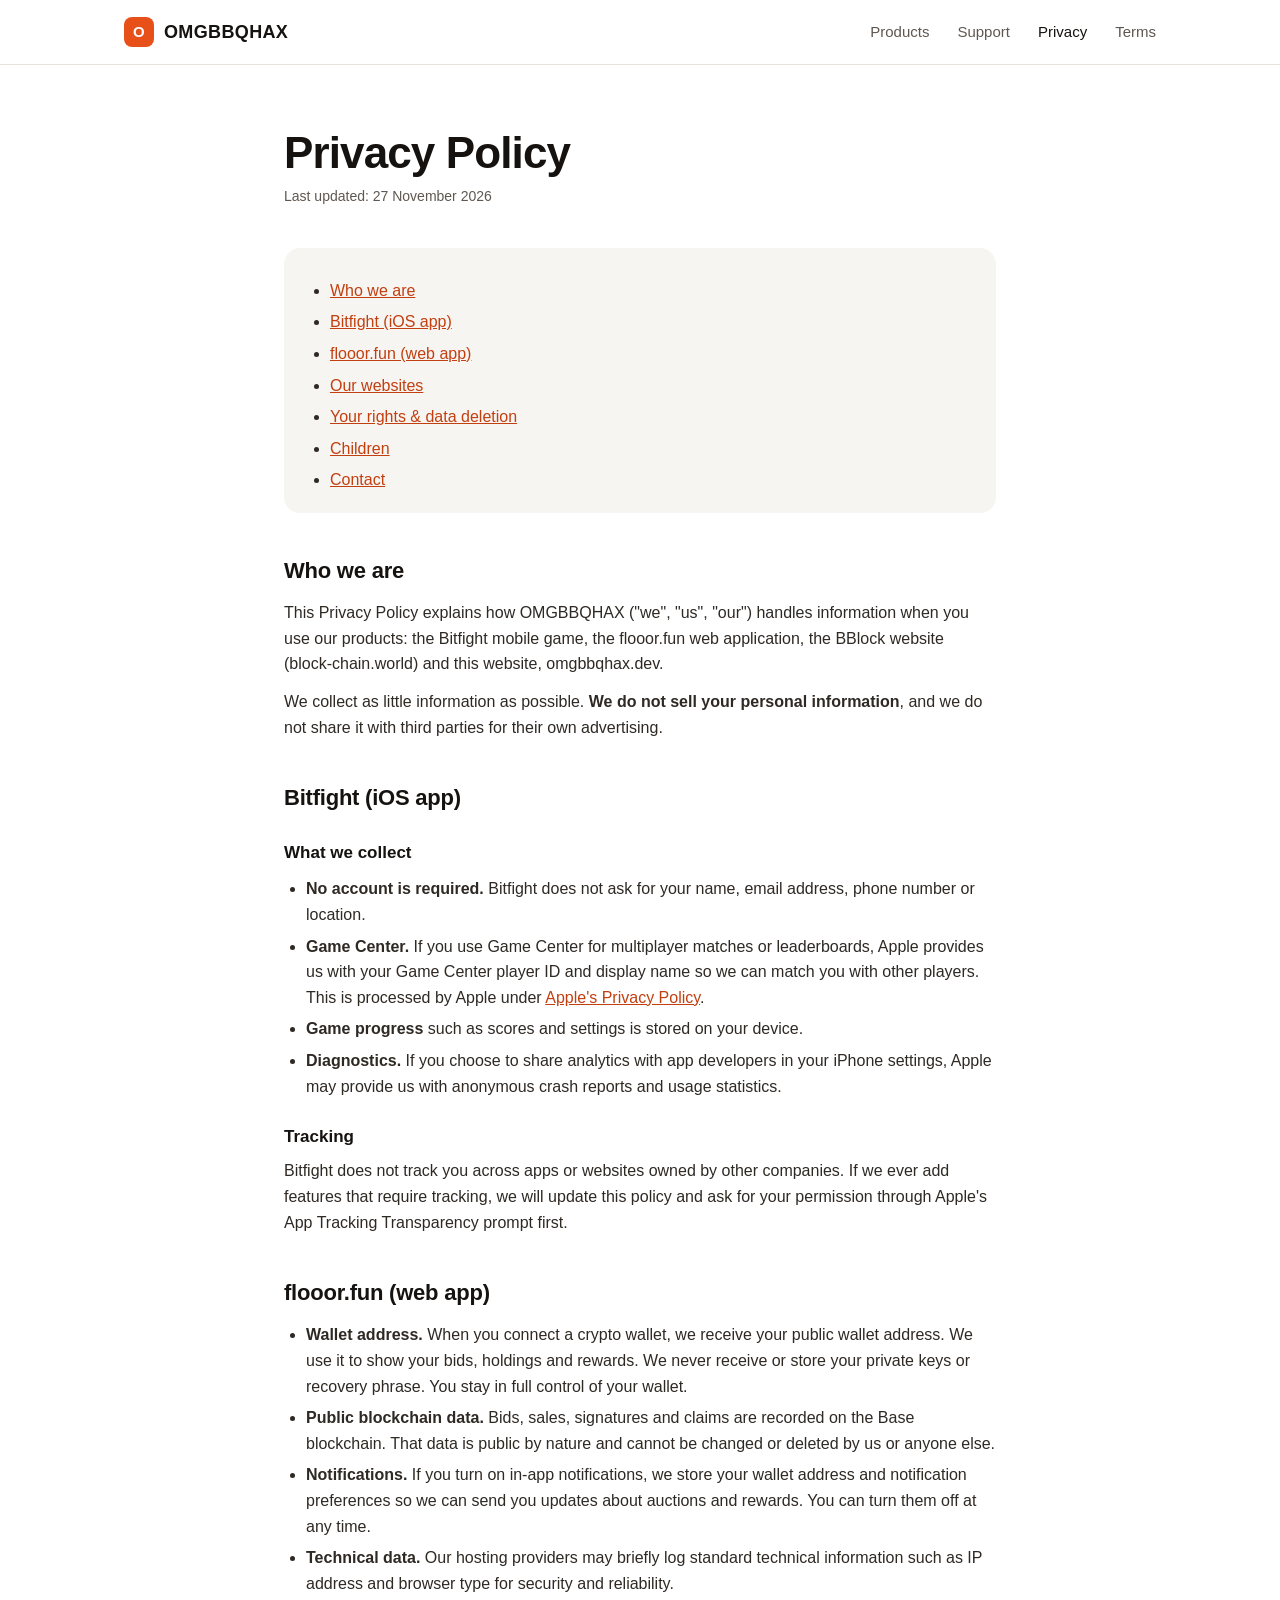
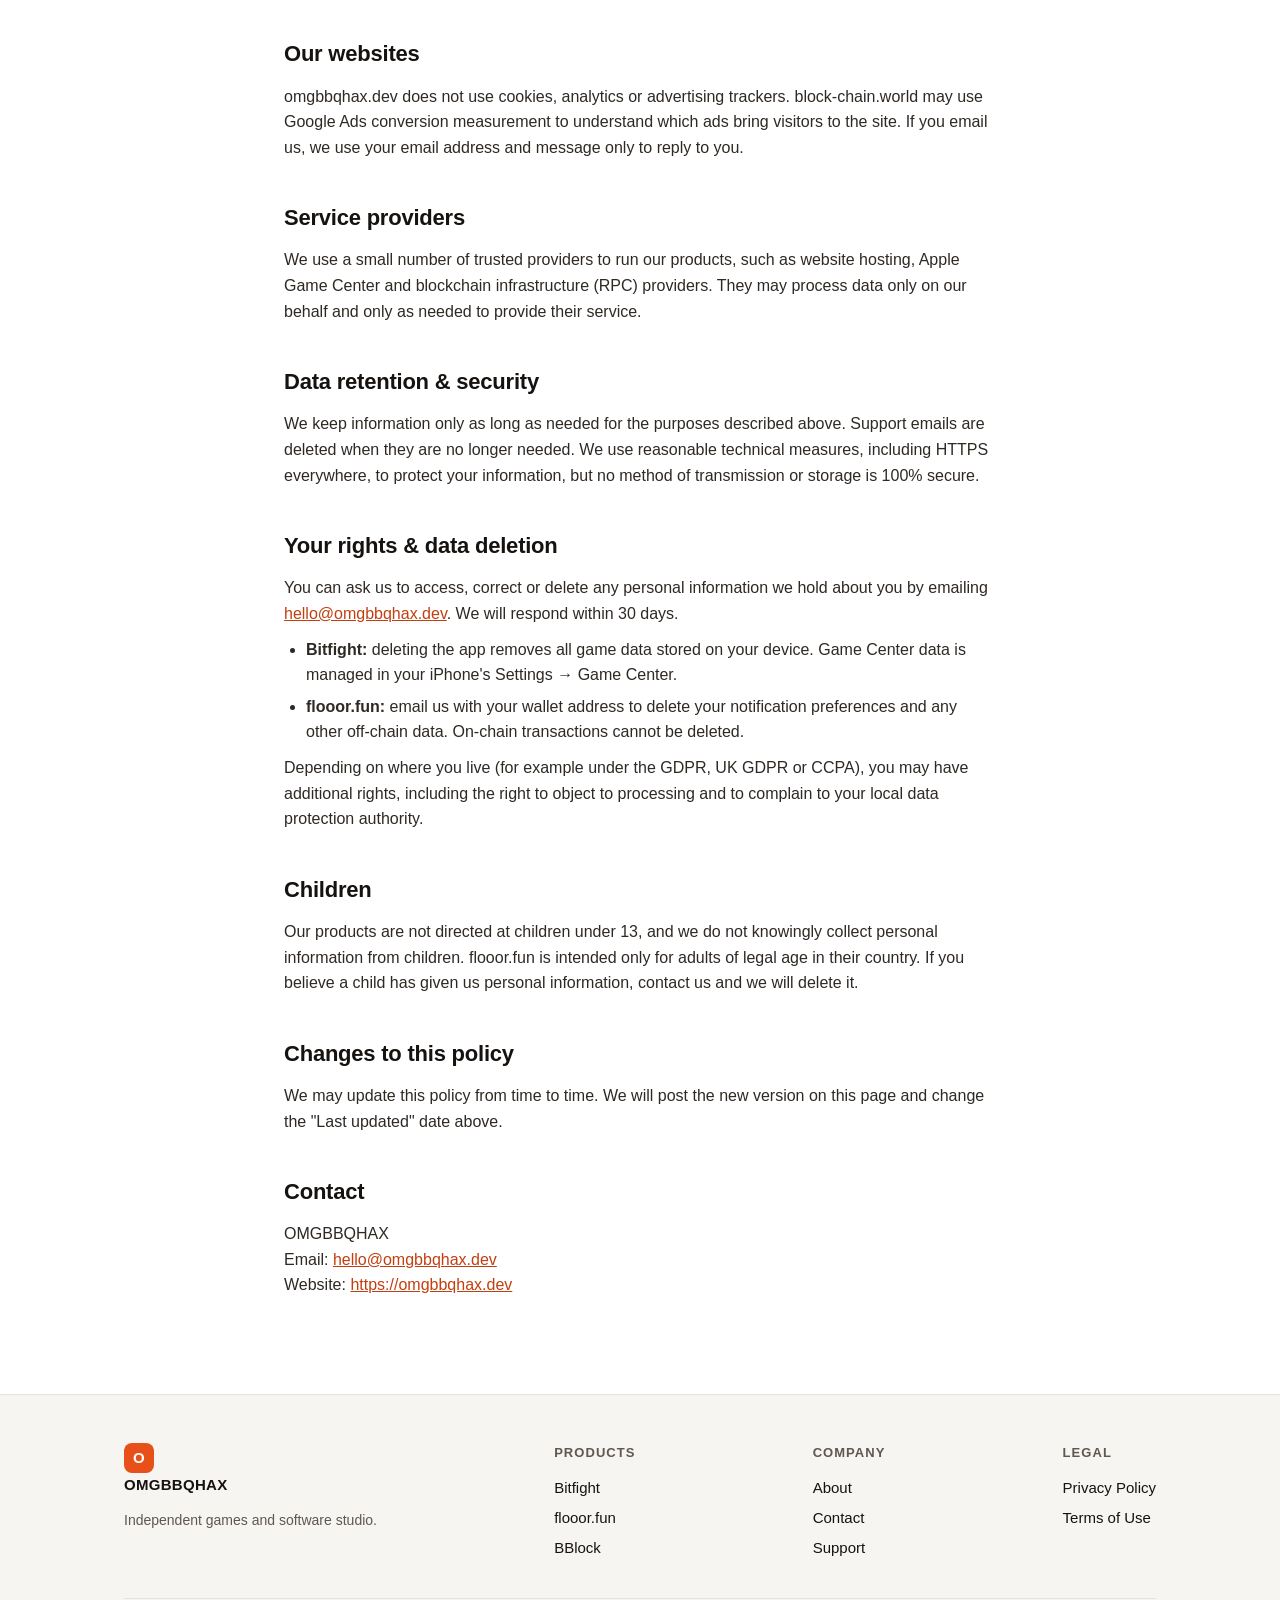
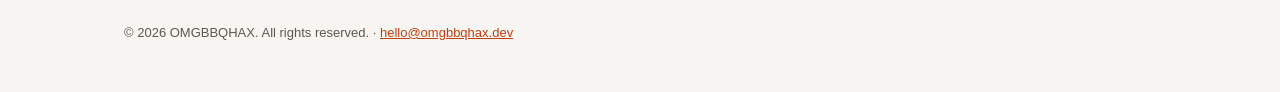
==== privacy.html @ bd4cf457 "OMGBBQHAX company site: products, privacy, terms, support Co-Authored-By: Claude Opus 5.5 <noreply@a" ====
<!doctype html>
<html lang="en">
<head>
<meta charset="utf-8">
<meta name="viewport" content="width=device-width, initial-scale=1">
<title>Privacy Policy — OMGBBQHAX</title>
<meta name="description" content="Privacy Policy for OMGBBQHAX products, including Bitfight, flooor.fun and BBlock.">
<link rel="canonical" href="https://omgbbqhax.dev/privacy.html">
<link rel="icon" href="favicon.svg" type="image/svg+xml">
<link rel="stylesheet" href="style.css">
</head>
<body>
<header class="site-header">
  <div class="container header-inner">
    <a class="brand" href="/"><span class="brand-mark">O</span>OMGBBQHAX</a>
    <nav class="nav" aria-label="Main">
      <a href="/#products">Products</a>
      <a href="support.html">Support</a>
      <a href="privacy.html" aria-current="page">Privacy</a>
      <a class="hide-sm" href="terms.html">Terms</a>
    </nav>
  </div>
</header>

<main class="doc">
  <div class="container">
    <h1>Privacy Policy</h1>
    <p class="updated">Last updated: 27 November 2026</p>

    <div class="toc">
      <ul>
        <li><a href="#who">Who we are</a></li>
        <li><a href="#bitfight">Bitfight (iOS app)</a></li>
        <li><a href="#flooor">flooor.fun (web app)</a></li>
        <li><a href="#website">Our websites</a></li>
        <li><a href="#rights">Your rights &amp; data deletion</a></li>
        <li><a href="#children">Children</a></li>
        <li><a href="#contact">Contact</a></li>
      </ul>
    </div>

    <h2 id="who">Who we are</h2>
    <p>This Privacy Policy explains how OMGBBQHAX ("we", "us", "our") handles information when you use our products: the Bitfight mobile game, the flooor.fun web application, the BBlock website (block-chain.world) and this website, omgbbqhax.dev.</p>
    <p>We collect as little information as possible. <strong>We do not sell your personal information</strong>, and we do not share it with third parties for their own advertising.</p>

    <h2 id="bitfight">Bitfight (iOS app)</h2>
    <h3>What we collect</h3>
    <ul>
      <li><strong>No account is required.</strong> Bitfight does not ask for your name, email address, phone number or location.</li>
      <li><strong>Game Center.</strong> If you use Game Center for multiplayer matches or leaderboards, Apple provides us with your Game Center player ID and display name so we can match you with other players. This is processed by Apple under <a href="https://www.apple.com/legal/privacy/" target="_blank" rel="noopener">Apple's Privacy Policy</a>.</li>
      <li><strong>Game progress</strong> such as scores and settings is stored on your device.</li>
      <li><strong>Diagnostics.</strong> If you choose to share analytics with app developers in your iPhone settings, Apple may provide us with anonymous crash reports and usage statistics.</li>
    </ul>
    <h3>Tracking</h3>
    <p>Bitfight does not track you across apps or websites owned by other companies. If we ever add features that require tracking, we will update this policy and ask for your permission through Apple's App Tracking Transparency prompt first.</p>

    <h2 id="flooor">flooor.fun (web app)</h2>
    <ul>
      <li><strong>Wallet address.</strong> When you connect a crypto wallet, we receive your public wallet address. We use it to show your bids, holdings and rewards. We never receive or store your private keys or recovery phrase. You stay in full control of your wallet.</li>
      <li><strong>Public blockchain data.</strong> Bids, sales, signatures and claims are recorded on the Base blockchain. That data is public by nature and cannot be changed or deleted by us or anyone else.</li>
      <li><strong>Notifications.</strong> If you turn on in-app notifications, we store your wallet address and notification preferences so we can send you updates about auctions and rewards. You can turn them off at any time.</li>
      <li><strong>Technical data.</strong> Our hosting providers may briefly log standard technical information such as IP address and browser type for security and reliability.</li>
    </ul>

    <h2 id="website">Our websites</h2>
    <p>omgbbqhax.dev does not use cookies, analytics or advertising trackers. block-chain.world may use Google Ads conversion measurement to understand which ads bring visitors to the site. If you email us, we use your email address and message only to reply to you.</p>

    <h2>Service providers</h2>
    <p>We use a small number of trusted providers to run our products, such as website hosting, Apple Game Center and blockchain infrastructure (RPC) providers. They may process data only on our behalf and only as needed to provide their service.</p>

    <h2>Data retention &amp; security</h2>
    <p>We keep information only as long as needed for the purposes described above. Support emails are deleted when they are no longer needed. We use reasonable technical measures, including HTTPS everywhere, to protect your information, but no method of transmission or storage is 100% secure.</p>

    <h2 id="rights">Your rights &amp; data deletion</h2>
    <p>You can ask us to access, correct or delete any personal information we hold about you by emailing <a href="mailto:hello@omgbbqhax.dev">hello@omgbbqhax.dev</a>. We will respond within 30 days.</p>
    <ul>
      <li><strong>Bitfight:</strong> deleting the app removes all game data stored on your device. Game Center data is managed in your iPhone's Settings → Game Center.</li>
      <li><strong>flooor.fun:</strong> email us with your wallet address to delete your notification preferences and any other off-chain data. On-chain transactions cannot be deleted.</li>
    </ul>
    <p>Depending on where you live (for example under the GDPR, UK GDPR or CCPA), you may have additional rights, including the right to object to processing and to complain to your local data protection authority.</p>

    <h2 id="children">Children</h2>
    <p>Our products are not directed at children under 13, and we do not knowingly collect personal information from children. flooor.fun is intended only for adults of legal age in their country. If you believe a child has given us personal information, contact us and we will delete it.</p>

    <h2>Changes to this policy</h2>
    <p>We may update this policy from time to time. We will post the new version on this page and change the "Last updated" date above.</p>

    <h2 id="contact">Contact</h2>
    <p>OMGBBQHAX<br>Email: <a href="mailto:hello@omgbbqhax.dev">hello@omgbbqhax.dev</a><br>Website: <a href="https://omgbbqhax.dev">https://omgbbqhax.dev</a></p>
  </div>
</main>

<footer class="site-footer">
  <div class="container">
    <div class="footer-inner">
      <div class="footer-col"><a class="brand" href="/"><span class="brand-mark">O</span>OMGBBQHAX</a><p style="margin-top:12px">Independent games and software studio.</p></div>
      <div class="footer-col"><h4>Products</h4><a href="/#bitfight">Bitfight</a><a href="/#flooor">flooor.fun</a><a href="/#bblock">BBlock</a></div>
      <div class="footer-col"><h4>Company</h4><a href="/#about">About</a><a href="/#contact">Contact</a><a href="support.html">Support</a></div>
      <div class="footer-col"><h4>Legal</h4><a href="privacy.html">Privacy Policy</a><a href="terms.html">Terms of Use</a></div>
    </div>
    <p class="copyright">© 2026 OMGBBQHAX. All rights reserved. · <a href="mailto:hello@omgbbqhax.dev">hello@omgbbqhax.dev</a></p>
  </div>
</footer>
</body>
</html>
---- style.css ----
:root {
  --bg: #ffffff;
  --bg-alt: #f7f5f2;
  --ink: #16120f;
  --muted: #5f5750;
  --line: #e7e2dc;
  --brand: #e8501a;
  --brand-dark: #c23f10;
  --radius: 16px;
  --sans: -apple-system, BlinkMacSystemFont, "SF Pro Text", "Segoe UI", Roboto, "Helvetica Neue", Arial, sans-serif;
}

* { box-sizing: border-box; margin: 0; padding: 0; }
html { scroll-behavior: smooth; }
body { font-family: var(--sans); color: var(--ink); background: var(--bg); line-height: 1.6; -webkit-font-smoothing: antialiased; }
img { max-width: 100%; display: block; }
a { color: var(--brand-dark); }

.container { max-width: 1080px; margin: 0 auto; padding: 0 24px; }

/* header */
.site-header { position: sticky; top: 0; z-index: 10; background: rgba(255,255,255,.88); backdrop-filter: saturate(180%) blur(12px); border-bottom: 1px solid var(--line); }
.header-inner { display: flex; align-items: center; justify-content: space-between; height: 64px; }
.brand { display: flex; align-items: center; gap: 10px; text-decoration: none; color: var(--ink); font-weight: 800; letter-spacing: .02em; font-size: 18px; }
.brand-mark { width: 30px; height: 30px; border-radius: 8px; background: var(--brand); color: #fff; display: grid; place-items: center; font-size: 15px; font-weight: 900; }
.nav { display: flex; gap: 28px; }
.nav a { color: var(--muted); text-decoration: none; font-size: 15px; font-weight: 500; }
.nav a:hover, .nav a[aria-current="page"] { color: var(--ink); }

/* hero */
.hero { padding: 96px 0 80px; text-align: center; background: radial-gradient(ellipse 70% 60% at 50% 0%, #fff1e9 0%, #fff 70%); }
.eyebrow { display: inline-block; font-size: 13px; font-weight: 600; letter-spacing: .08em; text-transform: uppercase; color: var(--brand-dark); margin-bottom: 16px; }
.hero h1 { font-size: clamp(36px, 6vw, 60px); line-height: 1.08; letter-spacing: -.025em; font-weight: 800; max-width: 820px; margin: 0 auto; }
.hero p.lead { margin: 22px auto 0; max-width: 620px; font-size: 19px; color: var(--muted); }
.hero-actions { margin-top: 34px; display: flex; gap: 12px; justify-content: center; flex-wrap: wrap; }

.btn { display: inline-flex; align-items: center; gap: 8px; padding: 13px 22px; border-radius: 999px; font-weight: 600; font-size: 15px; text-decoration: none; transition: background .15s, border-color .15s; }
.btn-primary { background: var(--ink); color: #fff; }
.btn-primary:hover { background: #000; }
.btn-ghost { border: 1px solid var(--line); color: var(--ink); background: #fff; }
.btn-ghost:hover { border-color: var(--ink); }

/* sections */
.section { padding: 88px 0; }
.section-alt { background: var(--bg-alt); }
.section-head { max-width: 640px; margin-bottom: 48px; }
.section-head h2 { font-size: clamp(28px, 4vw, 40px); line-height: 1.15; letter-spacing: -.02em; font-weight: 800; }
.section-head p { margin-top: 14px; color: var(--muted); font-size: 17px; }

/* products */
.products { display: grid; gap: 24px; }
.product { display: grid; grid-template-columns: 1.2fr 1fr; gap: 40px; align-items: center; background: #fff; border: 1px solid var(--line); border-radius: 24px; padding: 40px; }
.product-head { display: flex; align-items: center; gap: 16px; margin-bottom: 16px; }
.product-icon { width: 64px; height: 64px; border-radius: 15px; border: 1px solid var(--line); object-fit: cover; background: #fff; }
.product h3 { font-size: 26px; letter-spacing: -.01em; }
.product .kind { font-size: 14px; color: var(--muted); }
.product p { color: var(--muted); font-size: 16px; }
.product ul { margin: 18px 0 24px; list-style: none; display: grid; gap: 8px; }
.product li { position: relative; padding-left: 24px; font-size: 15px; }
.product li::before { content: ""; position: absolute; left: 0; top: .55em; width: 10px; height: 10px; border-radius: 3px; background: var(--brand); }
.product-links { display: flex; gap: 10px; flex-wrap: wrap; }
.product-visual { border-radius: 18px; min-height: 280px; display: grid; place-items: center; overflow: hidden; }
.v-bitfight { background: linear-gradient(160deg, #1b2436, #0e131d); padding: 28px 0 0; align-items: end; }
.v-bitfight img { width: 52%; max-width: 220px; border-radius: 22px 22px 0 0; box-shadow: 0 20px 60px rgba(0,0,0,.45); }
.v-flooor { background: linear-gradient(160deg, #0052ff, #002a8a); }
.v-flooor img { width: 120px; height: 120px; border-radius: 28px; box-shadow: 0 20px 60px rgba(0,0,0,.35); }
.v-bblock { background: linear-gradient(160deg, #efe9e1, #d9cfc3); }
.v-bblock img { width: 150px; }

/* about / values */
.values { display: grid; grid-template-columns: repeat(3, 1fr); gap: 20px; }
.value { background: #fff; border: 1px solid var(--line); border-radius: var(--radius); padding: 28px; }
.value h3 { font-size: 18px; margin-bottom: 8px; }
.value p { color: var(--muted); font-size: 15px; }

/* contact */
.contact-grid { display: grid; grid-template-columns: repeat(3, 1fr); gap: 20px; }
.contact-card { border: 1px solid var(--line); border-radius: var(--radius); padding: 28px; background: #fff; }
.contact-card h3 { font-size: 17px; margin-bottom: 6px; }
.contact-card p { color: var(--muted); font-size: 15px; margin-bottom: 12px; }
.contact-card a { font-weight: 600; text-decoration: none; }

/* legal / docs pages */
.doc { padding: 64px 0 96px; }
.doc .container { max-width: 760px; }
.doc h1 { font-size: clamp(32px, 5vw, 44px); letter-spacing: -.02em; line-height: 1.1; margin-bottom: 8px; }
.doc .updated { color: var(--muted); font-size: 14px; margin-bottom: 40px; }
.doc h2 { font-size: 22px; margin: 40px 0 12px; letter-spacing: -.01em; }
.doc h3 { font-size: 17px; margin: 24px 0 8px; }
.doc p, .doc li { color: #2f2924; font-size: 16px; }
.doc p + p { margin-top: 12px; }
.doc ul { margin: 10px 0 10px 22px; display: grid; gap: 6px; }
.doc .toc { background: var(--bg-alt); border-radius: var(--radius); padding: 20px 24px; margin-bottom: 32px; }
.doc .toc ul { margin-bottom: 0; }
details { border: 1px solid var(--line); border-radius: 12px; padding: 16px 20px; margin-bottom: 10px; background: #fff; }
details summary { cursor: pointer; font-weight: 600; }
details[open] summary { margin-bottom: 10px; }

/* footer */
.site-footer { border-top: 1px solid var(--line); padding: 48px 0; background: var(--bg-alt); }
.footer-inner { display: flex; justify-content: space-between; gap: 32px; flex-wrap: wrap; }
.footer-col h4 { font-size: 13px; text-transform: uppercase; letter-spacing: .08em; color: var(--muted); margin-bottom: 12px; }
.footer-col a { display: block; color: var(--ink); text-decoration: none; font-size: 15px; margin-bottom: 6px; }
.footer-col a:hover { color: var(--brand-dark); }
.footer-col p { color: var(--muted); font-size: 14px; max-width: 280px; }
.copyright { margin-top: 32px; padding-top: 24px; border-top: 1px solid var(--line); color: var(--muted); font-size: 13px; }

@media (max-width: 860px) {
  .product { grid-template-columns: 1fr; padding: 28px; }
  .product-visual { order: -1; min-height: 220px; }
  .values, .contact-grid { grid-template-columns: 1fr; }
  .nav { gap: 18px; }
  .nav a.hide-sm { display: none; }
}

/* fixes */
.product > * { min-width: 0; }
.v-bitfight img { width: auto; max-width: none; height: 320px; object-fit: cover; object-position: top; }
@media (max-width: 860px) { .v-bitfight img { height: 240px; } }
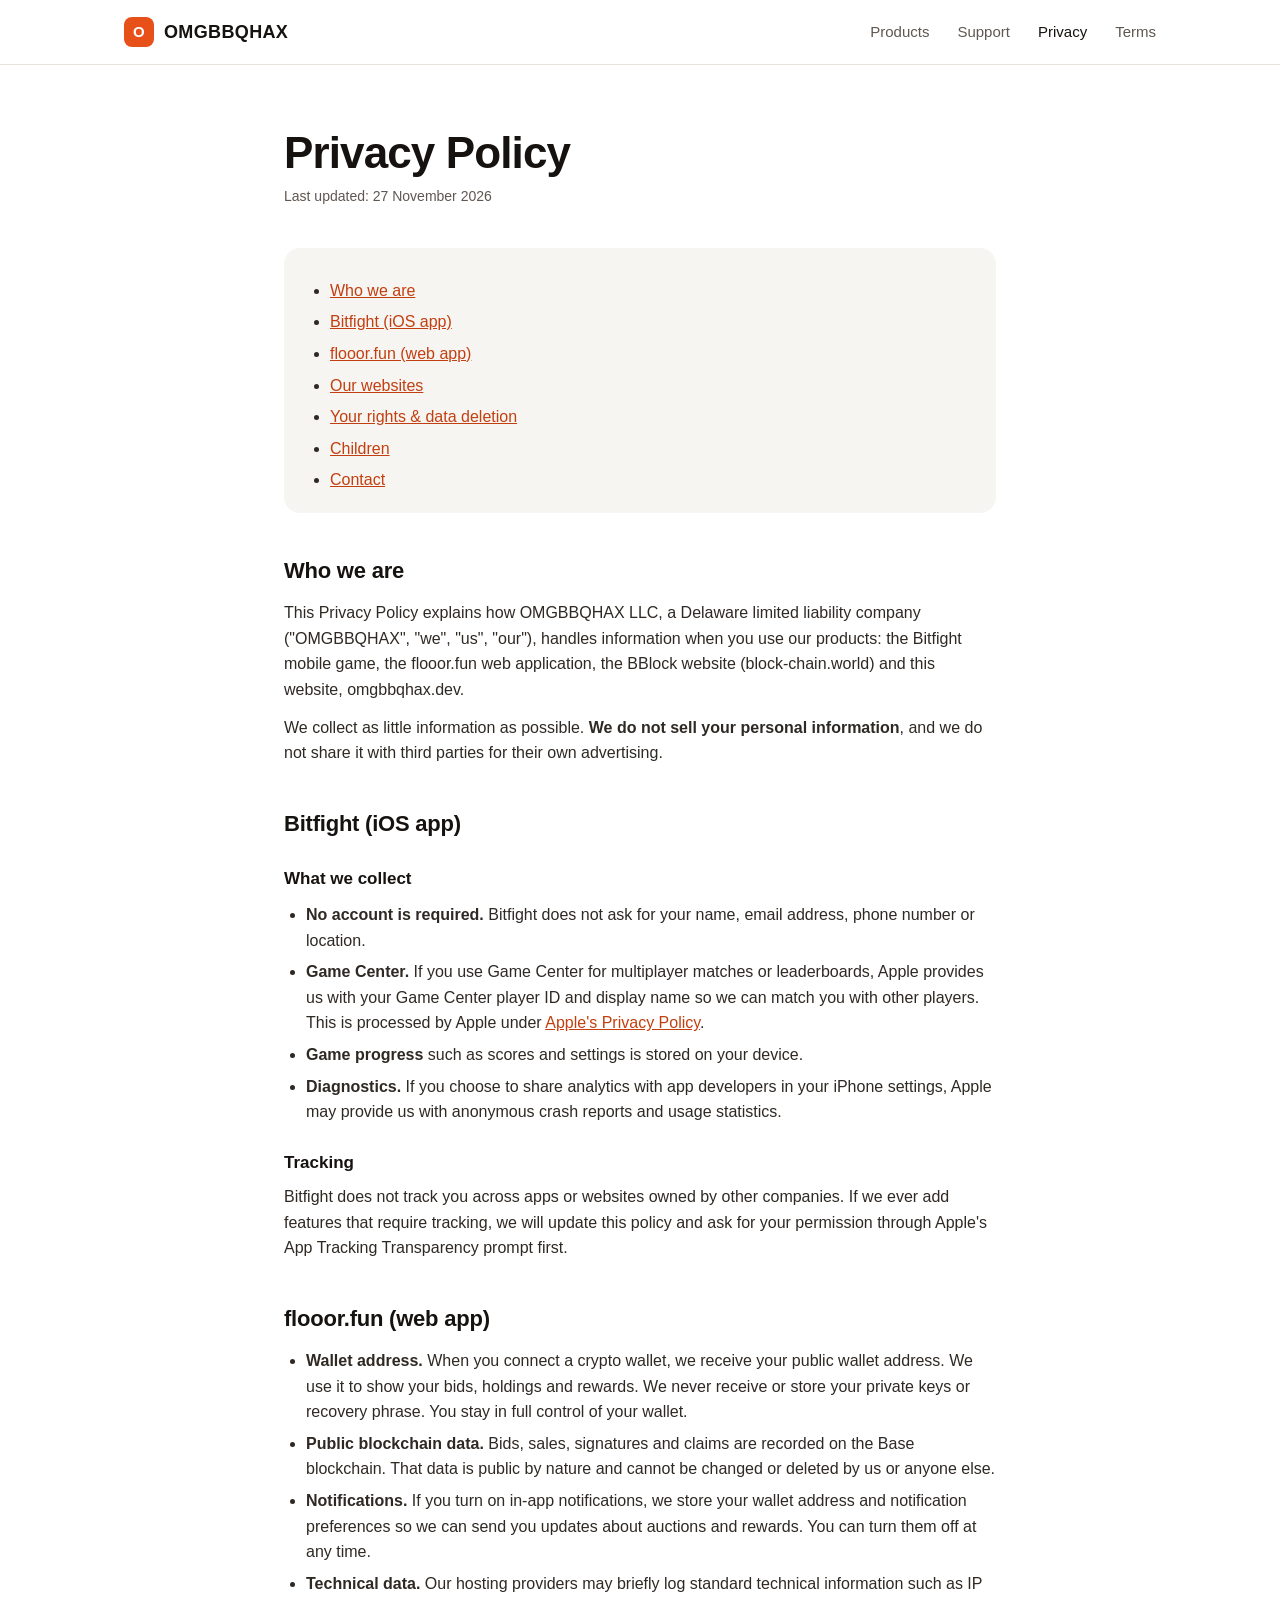
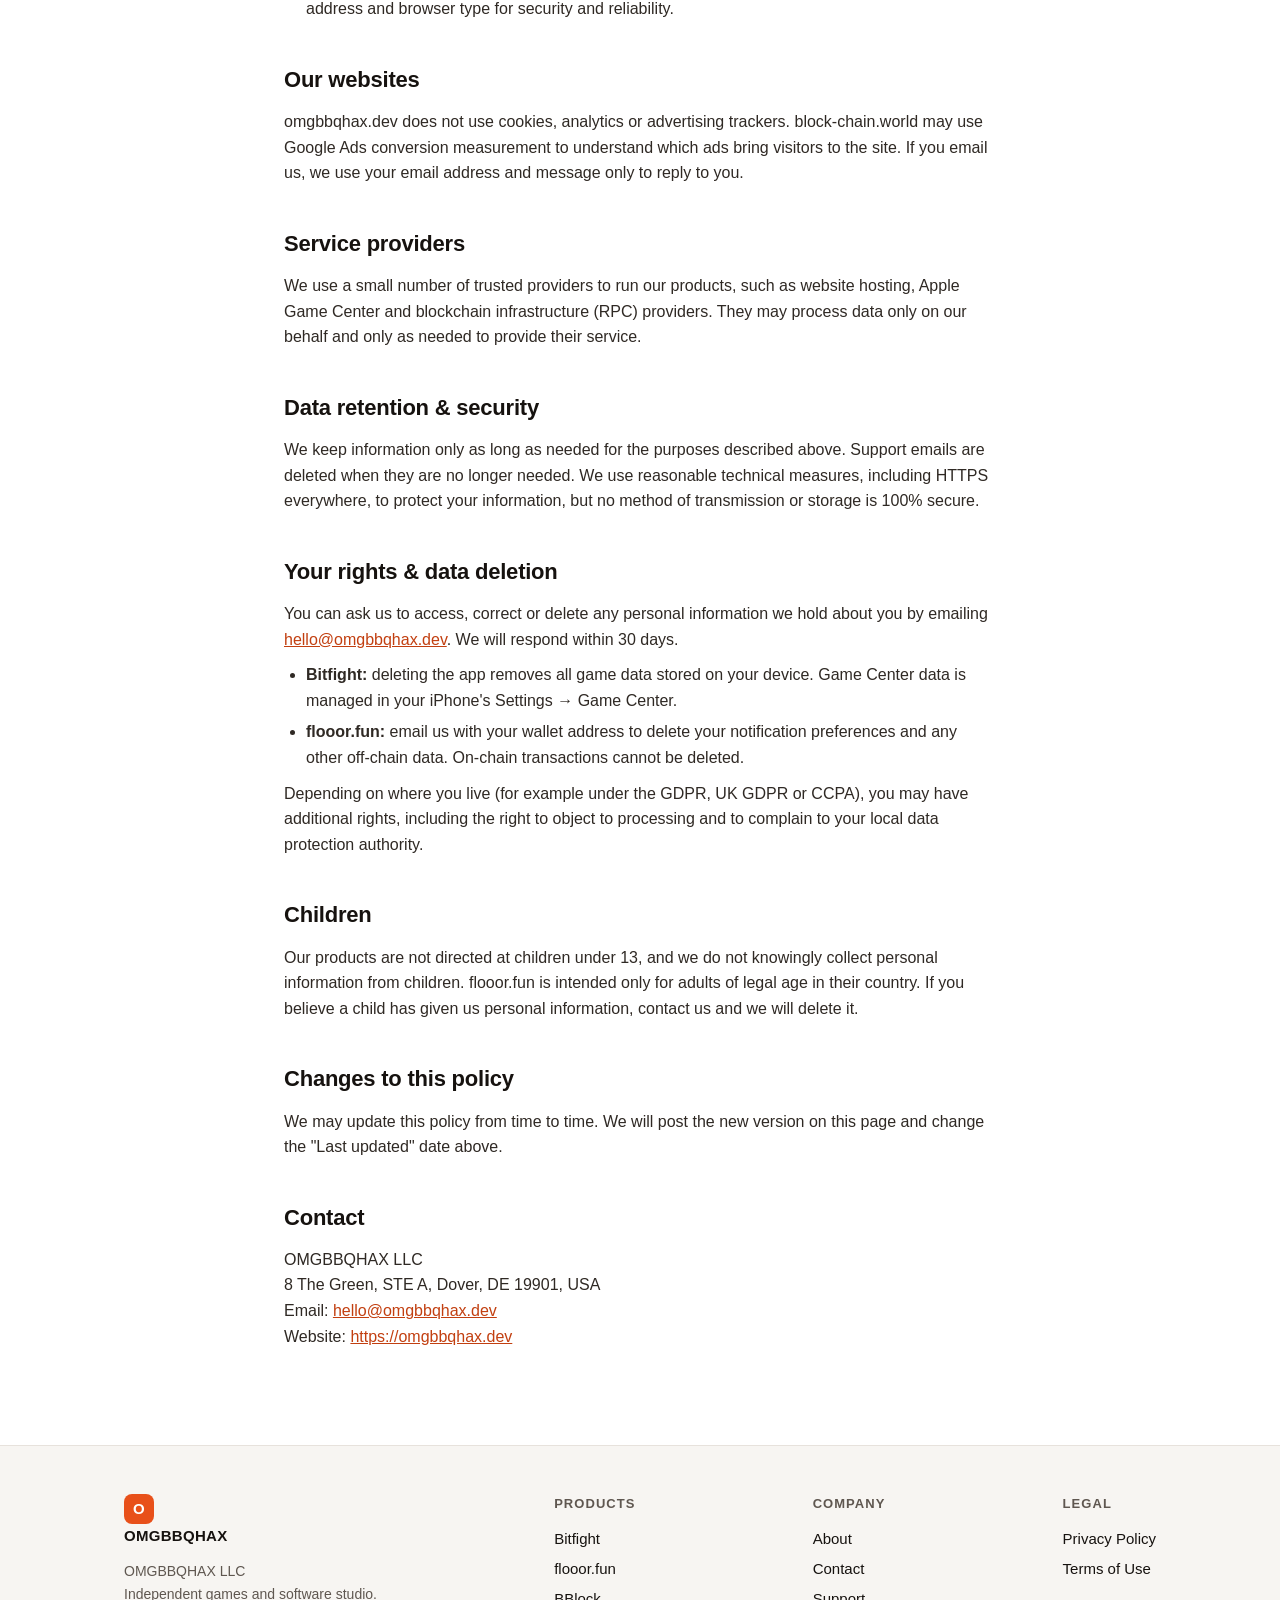
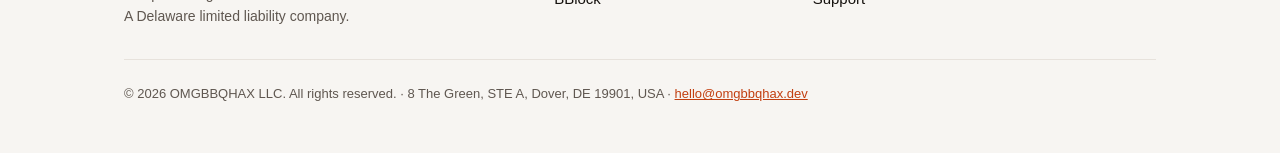
==== commit 88d711ac: "Add OMGBBQHAX LLC legal name, Delaware address and governing law Co-Authored-By: Claude Opus 5.5 <no" ====
--- a/privacy.html
+++ b/privacy.html
@@ -40,7 +40,7 @@
     </div>
 
     <h2 id="who">Who we are</h2>
-    <p>This Privacy Policy explains how OMGBBQHAX ("we", "us", "our") handles information when you use our products: the Bitfight mobile game, the flooor.fun web application, the BBlock website (block-chain.world) and this website, omgbbqhax.dev.</p>
+    <p>This Privacy Policy explains how OMGBBQHAX LLC, a Delaware limited liability company ("OMGBBQHAX", "we", "us", "our"), handles information when you use our products: the Bitfight mobile game, the flooor.fun web application, the BBlock website (block-chain.world) and this website, omgbbqhax.dev.</p>
     <p>We collect as little information as possible. <strong>We do not sell your personal information</strong>, and we do not share it with third parties for their own advertising.</p>
 
     <h2 id="bitfight">Bitfight (iOS app)</h2>
@@ -86,19 +86,19 @@
     <p>We may update this policy from time to time. We will post the new version on this page and change the "Last updated" date above.</p>
 
     <h2 id="contact">Contact</h2>
-    <p>OMGBBQHAX<br>Email: <a href="mailto:hello@omgbbqhax.dev">hello@omgbbqhax.dev</a><br>Website: <a href="https://omgbbqhax.dev">https://omgbbqhax.dev</a></p>
+    <p>OMGBBQHAX LLC<br>8 The Green, STE A, Dover, DE 19901, USA<br>Email: <a href="mailto:hello@omgbbqhax.dev">hello@omgbbqhax.dev</a><br>Website: <a href="https://omgbbqhax.dev">https://omgbbqhax.dev</a></p>
   </div>
 </main>
 
 <footer class="site-footer">
   <div class="container">
     <div class="footer-inner">
-      <div class="footer-col"><a class="brand" href="/"><span class="brand-mark">O</span>OMGBBQHAX</a><p style="margin-top:12px">Independent games and software studio.</p></div>
+      <div class="footer-col"><a class="brand" href="/"><span class="brand-mark">O</span>OMGBBQHAX</a><p style="margin-top:12px">OMGBBQHAX LLC<br>Independent games and software studio.<br>A Delaware limited liability company.</p></div>
       <div class="footer-col"><h4>Products</h4><a href="/#bitfight">Bitfight</a><a href="/#flooor">flooor.fun</a><a href="/#bblock">BBlock</a></div>
       <div class="footer-col"><h4>Company</h4><a href="/#about">About</a><a href="/#contact">Contact</a><a href="support.html">Support</a></div>
       <div class="footer-col"><h4>Legal</h4><a href="privacy.html">Privacy Policy</a><a href="terms.html">Terms of Use</a></div>
     </div>
-    <p class="copyright">© 2026 OMGBBQHAX. All rights reserved. · <a href="mailto:hello@omgbbqhax.dev">hello@omgbbqhax.dev</a></p>
+    <p class="copyright">© 2026 OMGBBQHAX LLC. All rights reserved. · 8 The Green, STE A, Dover, DE 19901, USA · <a href="mailto:hello@omgbbqhax.dev">hello@omgbbqhax.dev</a></p>
   </div>
 </footer>
 </body>
--- a/style.css
+++ b/style.css
@@ -74,7 +74,7 @@
 .value p { color: var(--muted); font-size: 15px; }
 
 /* contact */
-.contact-grid { display: grid; grid-template-columns: repeat(3, 1fr); gap: 20px; }
+.contact-grid { display: grid; grid-template-columns: repeat(auto-fit, minmax(220px, 1fr)); gap: 20px; }
 .contact-card { border: 1px solid var(--line); border-radius: var(--radius); padding: 28px; background: #fff; }
 .contact-card h3 { font-size: 17px; margin-bottom: 6px; }
 .contact-card p { color: var(--muted); font-size: 15px; margin-bottom: 12px; }
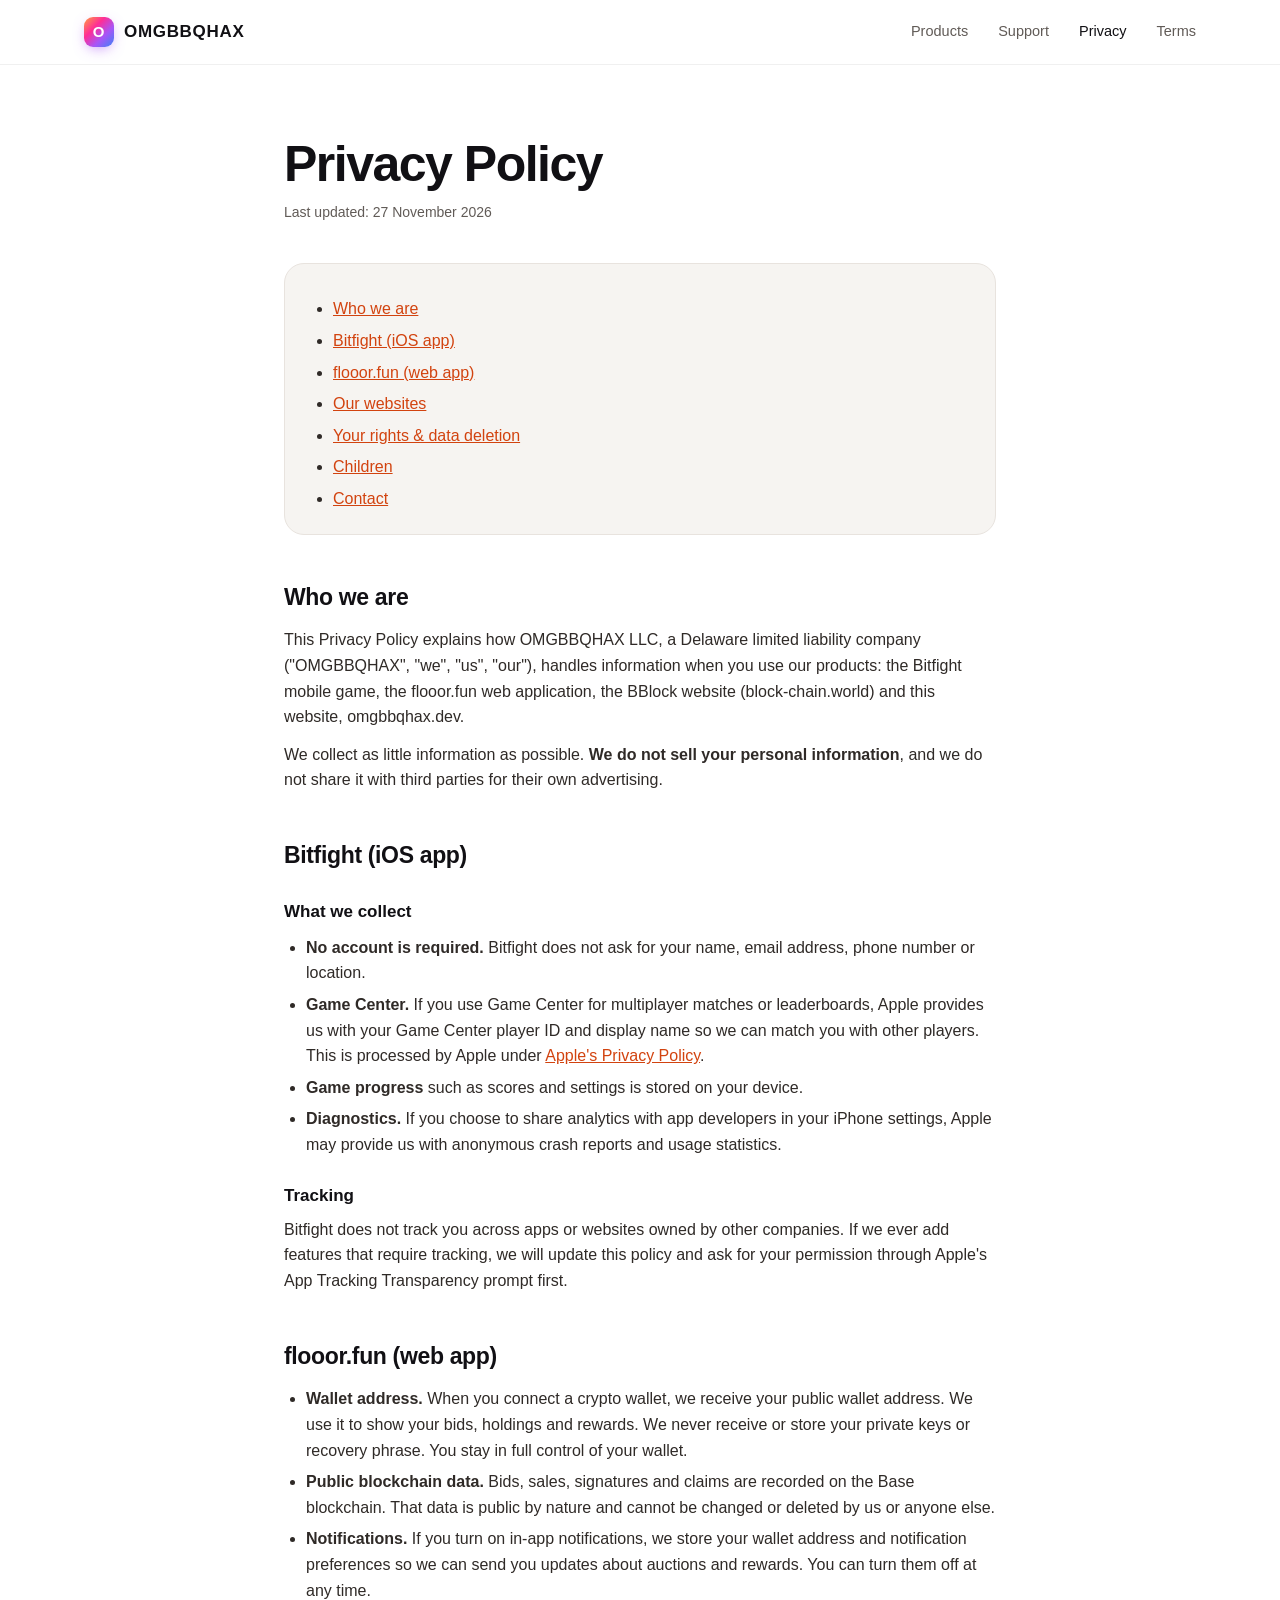
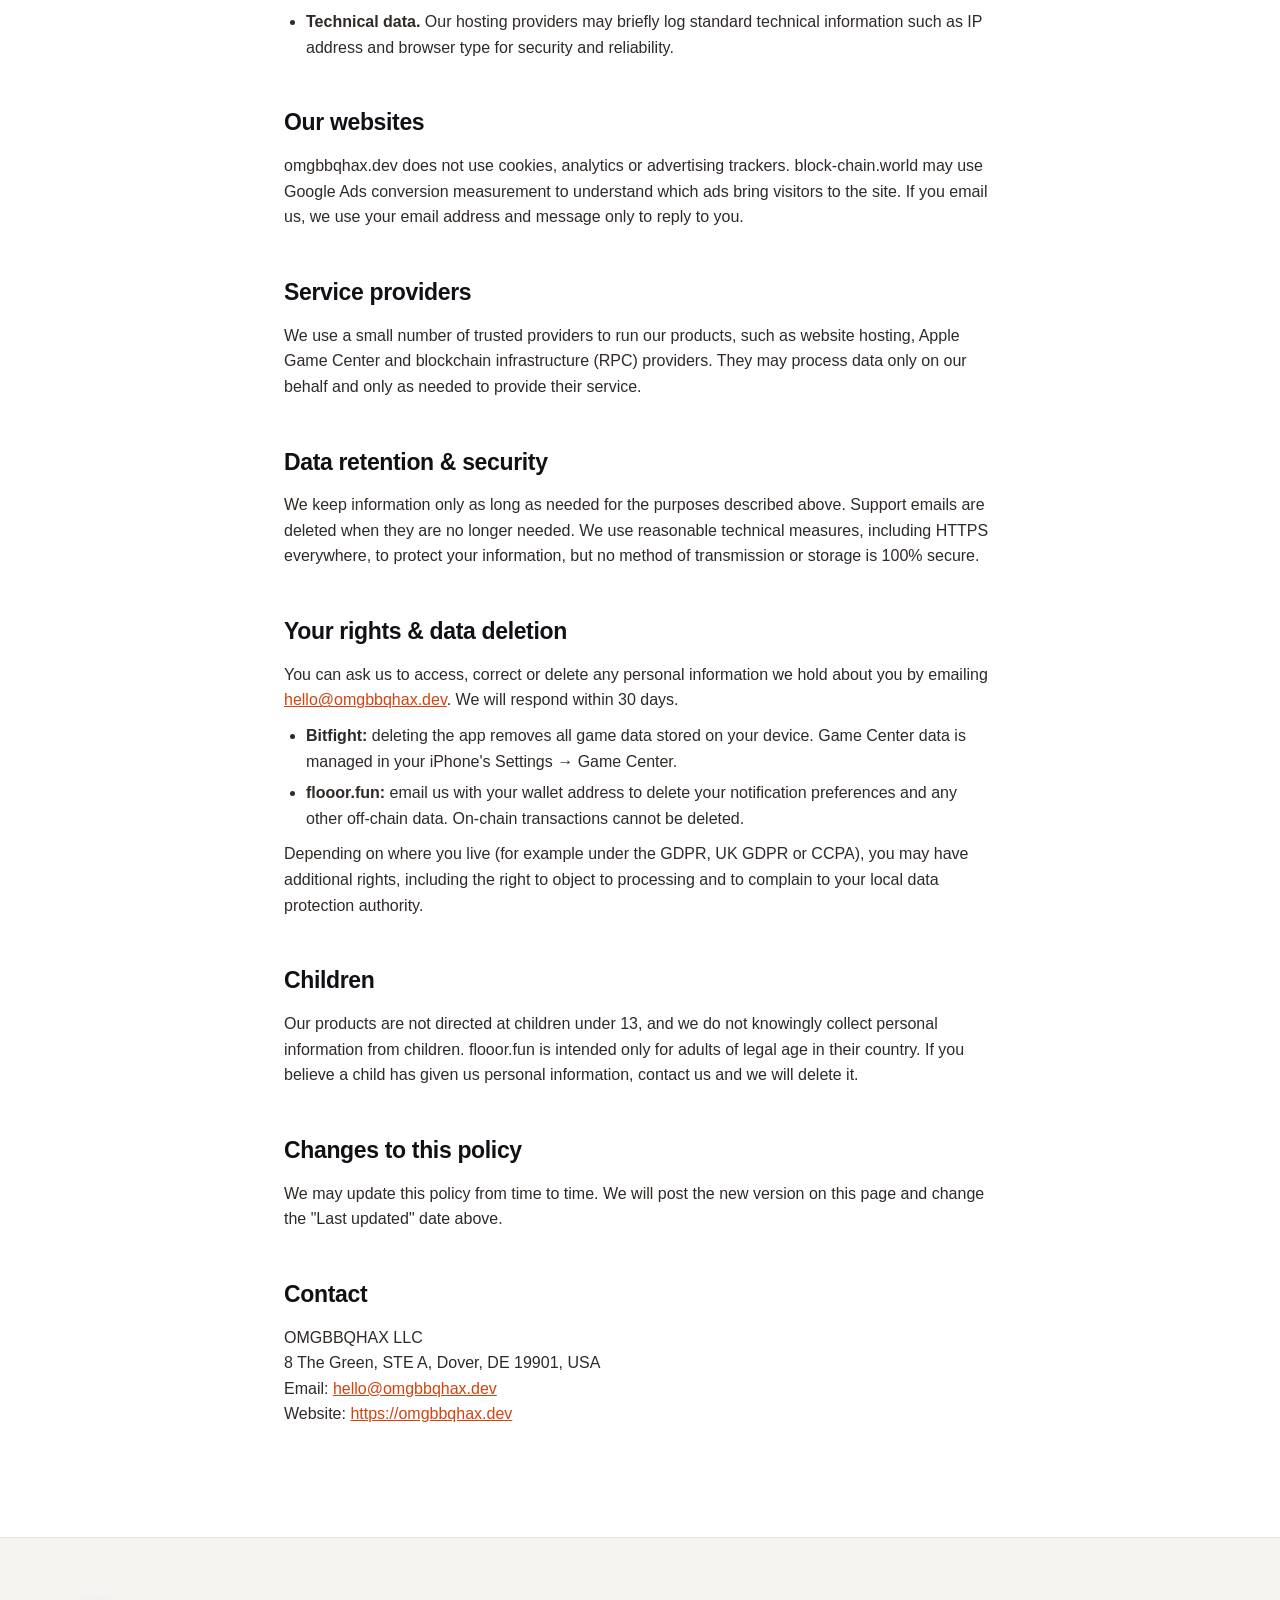
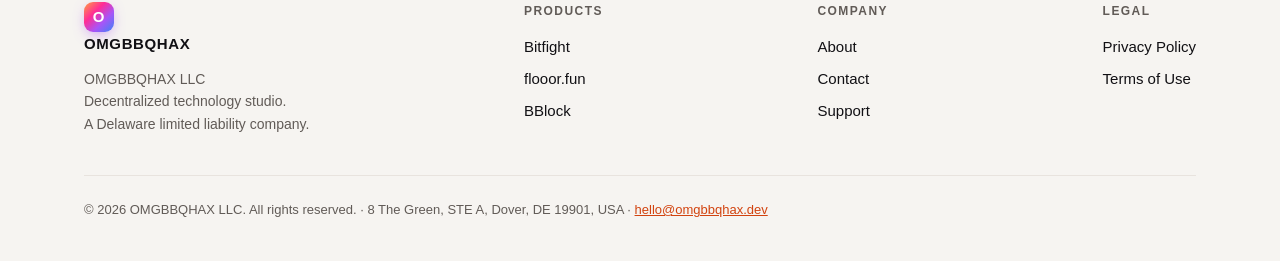
==== commit 9e9a03b6: "Reposition as decentralized studio bringing the future faster Co-Authored-By: Claude Opus 5.5 <norep" ====
--- a/privacy.html
+++ b/privacy.html
@@ -93,7 +93,7 @@
 <footer class="site-footer">
   <div class="container">
     <div class="footer-inner">
-      <div class="footer-col"><a class="brand" href="/"><span class="brand-mark">O</span>OMGBBQHAX</a><p style="margin-top:12px">OMGBBQHAX LLC<br>Independent games and software studio.<br>A Delaware limited liability company.</p></div>
+      <div class="footer-col"><a class="brand" href="/"><span class="brand-mark">O</span>OMGBBQHAX</a><p style="margin-top:12px">OMGBBQHAX LLC<br>Decentralized technology studio.<br>A Delaware limited liability company.</p></div>
       <div class="footer-col"><h4>Products</h4><a href="/#bitfight">Bitfight</a><a href="/#flooor">flooor.fun</a><a href="/#bblock">BBlock</a></div>
       <div class="footer-col"><h4>Company</h4><a href="/#about">About</a><a href="/#contact">Contact</a><a href="support.html">Support</a></div>
       <div class="footer-col"><h4>Legal</h4><a href="privacy.html">Privacy Policy</a><a href="terms.html">Terms of Use</a></div>
--- a/style.css
+++ b/style.css
@@ -1,13 +1,15 @@
 :root {
   --bg: #ffffff;
-  --bg-alt: #f7f5f2;
-  --ink: #16120f;
-  --muted: #5f5750;
-  --line: #e7e2dc;
-  --brand: #e8501a;
-  --brand-dark: #c23f10;
-  --radius: 16px;
-  --sans: -apple-system, BlinkMacSystemFont, "SF Pro Text", "Segoe UI", Roboto, "Helvetica Neue", Arial, sans-serif;
+  --bg-alt: #f6f4f1;
+  --ink: #111014;
+  --muted: #615b57;
+  --line: #e8e3de;
+  --brand: #ff5a1f;
+  --brand-2: #ff2e63;
+  --brand-dark: #d2430f;
+  --night: #0b0a0f;
+  --radius: 20px;
+  --sans: -apple-system, BlinkMacSystemFont, "SF Pro Display", "SF Pro Text", "Segoe UI", Roboto, "Helvetica Neue", Arial, sans-serif;
 }
 
 * { box-sizing: border-box; margin: 0; padding: 0; }
@@ -15,105 +17,238 @@
 body { font-family: var(--sans); color: var(--ink); background: var(--bg); line-height: 1.6; -webkit-font-smoothing: antialiased; }
 img { max-width: 100%; display: block; }
 a { color: var(--brand-dark); }
-
-.container { max-width: 1080px; margin: 0 auto; padding: 0 24px; }
-
-/* header */
-.site-header { position: sticky; top: 0; z-index: 10; background: rgba(255,255,255,.88); backdrop-filter: saturate(180%) blur(12px); border-bottom: 1px solid var(--line); }
+.container { max-width: 1160px; margin: 0 auto; padding: 0 24px; }
+
+/* ---------- header ---------- */
+.site-header { position: sticky; top: 0; z-index: 50; background: rgba(255,255,255,.82); backdrop-filter: saturate(180%) blur(16px); -webkit-backdrop-filter: saturate(180%) blur(16px); border-bottom: 1px solid rgba(0,0,0,.06); transition: background .3s, border-color .3s; }
 .header-inner { display: flex; align-items: center; justify-content: space-between; height: 64px; }
-.brand { display: flex; align-items: center; gap: 10px; text-decoration: none; color: var(--ink); font-weight: 800; letter-spacing: .02em; font-size: 18px; }
-.brand-mark { width: 30px; height: 30px; border-radius: 8px; background: var(--brand); color: #fff; display: grid; place-items: center; font-size: 15px; font-weight: 900; }
-.nav { display: flex; gap: 28px; }
-.nav a { color: var(--muted); text-decoration: none; font-size: 15px; font-weight: 500; }
+.brand { display: flex; align-items: center; gap: 10px; text-decoration: none; color: var(--ink); font-weight: 800; letter-spacing: .04em; font-size: 17px; }
+.brand-mark { width: 30px; height: 30px; border-radius: 9px; background: linear-gradient(135deg, #ffb020, var(--brand) 45%, var(--brand-2)); color: #fff; display: grid; place-items: center; font-size: 15px; font-weight: 900; box-shadow: 0 4px 14px -4px rgba(255,90,31,.6); }
+.nav { display: flex; gap: 30px; align-items: center; }
+.nav a { color: var(--muted); text-decoration: none; font-size: 14.5px; font-weight: 500; transition: color .15s; }
 .nav a:hover, .nav a[aria-current="page"] { color: var(--ink); }
 
-/* hero */
-.hero { padding: 96px 0 80px; text-align: center; background: radial-gradient(ellipse 70% 60% at 50% 0%, #fff1e9 0%, #fff 70%); }
-.eyebrow { display: inline-block; font-size: 13px; font-weight: 600; letter-spacing: .08em; text-transform: uppercase; color: var(--brand-dark); margin-bottom: 16px; }
-.hero h1 { font-size: clamp(36px, 6vw, 60px); line-height: 1.08; letter-spacing: -.025em; font-weight: 800; max-width: 820px; margin: 0 auto; }
-.hero p.lead { margin: 22px auto 0; max-width: 620px; font-size: 19px; color: var(--muted); }
-.hero-actions { margin-top: 34px; display: flex; gap: 12px; justify-content: center; flex-wrap: wrap; }
-
-.btn { display: inline-flex; align-items: center; gap: 8px; padding: 13px 22px; border-radius: 999px; font-weight: 600; font-size: 15px; text-decoration: none; transition: background .15s, border-color .15s; }
+/* dark header on the homepage until scroll */
+.home .site-header { background: rgba(11,10,15,.55); border-color: rgba(255,255,255,.06); }
+.home .site-header .brand { color: #fff; }
+.home .site-header .nav a { color: rgba(255,255,255,.66); }
+.home .site-header .nav a:hover { color: #fff; }
+.home .site-header.is-light { background: rgba(255,255,255,.82); border-color: rgba(0,0,0,.06); }
+.home .site-header.is-light .brand { color: var(--ink); }
+.home .site-header.is-light .nav a { color: var(--muted); }
+.home .site-header.is-light .nav a:hover { color: var(--ink); }
+
+/* ---------- buttons ---------- */
+.btn { display: inline-flex; align-items: center; gap: 8px; padding: 13px 22px; border-radius: 999px; font-weight: 600; font-size: 15px; text-decoration: none; transition: transform .15s, background .15s, border-color .15s, box-shadow .15s; white-space: nowrap; }
+.btn:hover { transform: translateY(-1px); }
 .btn-primary { background: var(--ink); color: #fff; }
-.btn-primary:hover { background: #000; }
+.btn-glow { background: linear-gradient(135deg, #ffb020, var(--brand) 50%, var(--brand-2)); color: #fff; box-shadow: 0 10px 30px -10px rgba(255,90,31,.8); }
 .btn-ghost { border: 1px solid var(--line); color: var(--ink); background: #fff; }
 .btn-ghost:hover { border-color: var(--ink); }
-
-/* sections */
-.section { padding: 88px 0; }
+.btn-ghost-dark { border: 1px solid rgba(255,255,255,.18); color: #fff; background: rgba(255,255,255,.04); }
+.btn-ghost-dark:hover { border-color: rgba(255,255,255,.5); }
+.btn-sm { padding: 9px 16px; font-size: 14px; }
+
+/* ---------- hero ---------- */
+.hero { position: relative; overflow: hidden; background: var(--night); color: #fff; padding: 150px 0 120px; margin-top: -64px; text-align: center; isolation: isolate; }
+.hero::before {
+  content: ""; position: absolute; inset: 0; z-index: -1;
+  background-image: linear-gradient(rgba(255,255,255,.045) 1px, transparent 1px), linear-gradient(90deg, rgba(255,255,255,.045) 1px, transparent 1px);
+  background-size: 56px 56px;
+  mask-image: radial-gradient(ellipse 70% 60% at 50% 40%, #000 30%, transparent 80%);
+  -webkit-mask-image: radial-gradient(ellipse 70% 60% at 50% 40%, #000 30%, transparent 80%);
+}
+.blob { position: absolute; z-index: -2; border-radius: 50%; filter: blur(80px); opacity: .55; animation: float 18s ease-in-out infinite; }
+.blob.b1 { width: 520px; height: 520px; background: #ff5a1f; top: -160px; left: -120px; }
+.blob.b2 { width: 460px; height: 460px; background: #ff2e63; top: 40px; right: -140px; animation-delay: -6s; opacity: .4; }
+.blob.b3 { width: 420px; height: 420px; background: #2f5bff; bottom: -220px; left: 35%; animation-delay: -12s; opacity: .35; }
+@keyframes float { 0%,100% { transform: translate(0,0) scale(1); } 33% { transform: translate(40px,30px) scale(1.08); } 66% { transform: translate(-30px,20px) scale(.95); } }
+
+.pill { display: inline-flex; align-items: center; gap: 8px; padding: 7px 14px; border-radius: 999px; background: rgba(255,255,255,.06); border: 1px solid rgba(255,255,255,.12); font-size: 13px; color: rgba(255,255,255,.8); margin-bottom: 28px; }
+.pill .dot { width: 7px; height: 7px; border-radius: 50%; background: #3ddc84; box-shadow: 0 0 0 4px rgba(61,220,132,.18); }
+.hero h1 { font-size: clamp(42px, 7.4vw, 88px); line-height: 1.02; letter-spacing: -.035em; font-weight: 800; max-width: 980px; margin: 0 auto; }
+.grad { background: linear-gradient(100deg, #ffc24b 0%, #ff5a1f 40%, #ff2e63 75%); -webkit-background-clip: text; background-clip: text; color: transparent; }
+.hero .lead { margin: 26px auto 0; max-width: 640px; font-size: clamp(17px, 2vw, 20px); color: rgba(255,255,255,.68); }
+.hero-actions { margin-top: 38px; display: flex; gap: 12px; justify-content: center; flex-wrap: wrap; }
+
+.makers { margin-top: 72px; display: flex; flex-direction: column; align-items: center; gap: 16px; }
+.makers span { font-size: 12px; letter-spacing: .14em; text-transform: uppercase; color: rgba(255,255,255,.45); }
+.makers ul { list-style: none; display: flex; gap: 14px; flex-wrap: wrap; justify-content: center; }
+.makers a { display: flex; align-items: center; gap: 10px; padding: 8px 16px 8px 8px; border-radius: 14px; background: rgba(255,255,255,.05); border: 1px solid rgba(255,255,255,.09); color: #fff; text-decoration: none; font-weight: 600; font-size: 15px; transition: background .2s, border-color .2s; }
+.makers a:hover { background: rgba(255,255,255,.09); border-color: rgba(255,255,255,.2); }
+.makers img { width: 34px; height: 34px; border-radius: 9px; object-fit: cover; background: #fff; }
+.makers img.contain { object-fit: contain; padding: 4px; }
+
+/* ---------- stats ---------- */
+.stats { border-bottom: 1px solid var(--line); }
+.stats ul { list-style: none; display: grid; grid-template-columns: repeat(4, 1fr); }
+.stats li { padding: 36px 24px; text-align: center; border-right: 1px solid var(--line); }
+.stats li:last-child { border-right: 0; }
+.stats strong { display: block; font-size: clamp(28px, 3.6vw, 40px); letter-spacing: -.03em; line-height: 1.1; }
+.stats span { font-size: 14px; color: var(--muted); }
+
+/* ---------- sections ---------- */
+.section { padding: 110px 0; }
 .section-alt { background: var(--bg-alt); }
-.section-head { max-width: 640px; margin-bottom: 48px; }
-.section-head h2 { font-size: clamp(28px, 4vw, 40px); line-height: 1.15; letter-spacing: -.02em; font-weight: 800; }
-.section-head p { margin-top: 14px; color: var(--muted); font-size: 17px; }
-
-/* products */
-.products { display: grid; gap: 24px; }
-.product { display: grid; grid-template-columns: 1.2fr 1fr; gap: 40px; align-items: center; background: #fff; border: 1px solid var(--line); border-radius: 24px; padding: 40px; }
-.product-head { display: flex; align-items: center; gap: 16px; margin-bottom: 16px; }
-.product-icon { width: 64px; height: 64px; border-radius: 15px; border: 1px solid var(--line); object-fit: cover; background: #fff; }
-.product h3 { font-size: 26px; letter-spacing: -.01em; }
-.product .kind { font-size: 14px; color: var(--muted); }
-.product p { color: var(--muted); font-size: 16px; }
-.product ul { margin: 18px 0 24px; list-style: none; display: grid; gap: 8px; }
-.product li { position: relative; padding-left: 24px; font-size: 15px; }
-.product li::before { content: ""; position: absolute; left: 0; top: .55em; width: 10px; height: 10px; border-radius: 3px; background: var(--brand); }
-.product-links { display: flex; gap: 10px; flex-wrap: wrap; }
-.product-visual { border-radius: 18px; min-height: 280px; display: grid; place-items: center; overflow: hidden; }
-.v-bitfight { background: linear-gradient(160deg, #1b2436, #0e131d); padding: 28px 0 0; align-items: end; }
-.v-bitfight img { width: 52%; max-width: 220px; border-radius: 22px 22px 0 0; box-shadow: 0 20px 60px rgba(0,0,0,.45); }
-.v-flooor { background: linear-gradient(160deg, #0052ff, #002a8a); }
-.v-flooor img { width: 120px; height: 120px; border-radius: 28px; box-shadow: 0 20px 60px rgba(0,0,0,.35); }
-.v-bblock { background: linear-gradient(160deg, #efe9e1, #d9cfc3); }
-.v-bblock img { width: 150px; }
-
-/* about / values */
+.eyebrow { display: inline-block; font-size: 12.5px; font-weight: 700; letter-spacing: .14em; text-transform: uppercase; color: var(--brand-dark); margin-bottom: 14px; }
+.section-head { max-width: 680px; margin-bottom: 56px; }
+.section-head h2 { font-size: clamp(32px, 4.6vw, 52px); line-height: 1.06; letter-spacing: -.03em; font-weight: 800; }
+.section-head p { margin-top: 16px; color: var(--muted); font-size: 18px; }
+
+/* ---------- product bento ---------- */
+.bento { display: grid; grid-template-columns: repeat(12, 1fr); gap: 20px; }
+.card { position: relative; border-radius: 28px; overflow: hidden; isolation: isolate; }
+.card-body { position: relative; z-index: 2; padding: 44px; }
+.card h3 { font-size: clamp(28px, 3vw, 38px); letter-spacing: -.025em; line-height: 1.1; margin: 16px 0 12px; }
+.card p { font-size: 16.5px; max-width: 460px; }
+.tagrow { display: flex; align-items: center; gap: 12px; }
+.tagrow img { width: 48px; height: 48px; border-radius: 12px; object-fit: cover; }
+.chip { font-size: 12.5px; font-weight: 600; padding: 5px 11px; border-radius: 999px; }
+.card .actions { display: flex; gap: 10px; flex-wrap: wrap; margin-top: 26px; }
+.feat { list-style: none; display: flex; flex-wrap: wrap; gap: 8px; margin-top: 20px; }
+.feat li { font-size: 13.5px; padding: 6px 12px; border-radius: 999px; }
+
+/* bitfight */
+.c-bitfight { grid-column: span 12; background: radial-gradient(ellipse 60% 90% at 85% 50%, #2a3b63 0%, #121a2b 55%, #0b0f18 100%); color: #fff; display: grid; grid-template-columns: 1.1fr 1fr; align-items: center; min-height: 520px; }
+.c-bitfight p { color: rgba(255,255,255,.7); }
+.c-bitfight .chip { background: rgba(255,200,60,.14); color: #ffcf5a; }
+.c-bitfight .feat li { background: rgba(255,255,255,.07); color: rgba(255,255,255,.85); border: 1px solid rgba(255,255,255,.08); }
+.c-bitfight .visual { position: relative; align-self: stretch; display: flex; justify-content: center; align-items: flex-end; padding-top: 50px; }
+.c-bitfight .visual::before { content: ""; position: absolute; width: 360px; height: 360px; border-radius: 50%; background: radial-gradient(circle, rgba(255,190,60,.45), transparent 65%); top: 50%; left: 50%; transform: translate(-50%, -45%); filter: blur(20px); }
+.c-bitfight .visual img { position: relative; width: 250px; height: 470px; object-fit: cover; object-position: top; border-radius: 34px 34px 0 0; box-shadow: 0 30px 80px rgba(0,0,0,.6); }
+.blk { position: absolute; width: 34px; height: 34px; border-radius: 9px; box-shadow: inset 0 -5px 0 rgba(0,0,0,.18), 0 10px 24px rgba(0,0,0,.35); animation: bob 6s ease-in-out infinite; z-index: 1; }
+.blk.r { background: #ff4d4d; top: 18%; left: 14%; }
+.blk.g { background: #3ddc84; top: 58%; left: 8%; animation-delay: -2s; width: 26px; height: 26px; }
+.blk.y { background: #ffcf3a; top: 26%; right: 12%; animation-delay: -4s; }
+.blk.b { background: #4d8bff; top: 64%; right: 16%; animation-delay: -1s; width: 26px; height: 26px; }
+@keyframes bob { 0%,100% { transform: translateY(0) rotate(-8deg); } 50% { transform: translateY(-14px) rotate(8deg); } }
+
+/* flooor */
+.c-flooor { grid-column: span 6; background: linear-gradient(180deg, #f1f2f5, #e7e9ee); display: flex; flex-direction: column; min-height: 600px; }
+.c-flooor p { color: #4f525c; }
+.c-flooor .chip { background: #0052ff; color: #fff; }
+.c-flooor .feat li { background: #fff; color: #333; border: 1px solid #dde0e7; }
+.c-flooor .visual { margin-top: auto; padding: 0 44px 48px; display: flex; justify-content: center; }
+.c-flooor .visual img { width: 82%; max-width: 420px; mix-blend-mode: multiply; transition: transform .5s cubic-bezier(.2,.8,.2,1); }
+.c-flooor:hover .visual img { transform: rotate(-3deg) scale(1.04); }
+
+/* bblock */
+.c-bblock { grid-column: span 6; min-height: 600px; color: #fff; display: flex; flex-direction: column; justify-content: flex-end; }
+.c-bblock .bg { position: absolute; inset: 0; z-index: -1; }
+.c-bblock .bg img { width: 100%; height: 100%; object-fit: cover; transition: transform .8s cubic-bezier(.2,.8,.2,1); }
+.c-bblock:hover .bg img { transform: scale(1.04); }
+.c-bblock::after { content: ""; position: absolute; inset: 0; z-index: 0; background: linear-gradient(180deg, rgba(0,0,0,0) 25%, rgba(10,10,12,.85) 80%); }
+.c-bblock p { color: rgba(255,255,255,.82); }
+.c-bblock .chip { background: rgba(255,255,255,.18); color: #fff; backdrop-filter: blur(8px); }
+.c-bblock .tagrow img { background: #fff; padding: 6px; object-fit: contain; }
+.c-bblock .btn-ghost { background: rgba(255,255,255,.12); color: #fff; border-color: rgba(255,255,255,.25); backdrop-filter: blur(8px); }
+.mold { position: absolute; top: 28px; right: 28px; z-index: 2; width: 150px; border-radius: 18px; background: #fff; padding: 10px 10px 8px; box-shadow: 0 20px 50px rgba(0,0,0,.3); transform: rotate(4deg); }
+.mold small { display: block; text-align: center; font-size: 11px; color: #666; font-weight: 600; }
+
+/* ---------- values ---------- */
 .values { display: grid; grid-template-columns: repeat(3, 1fr); gap: 20px; }
-.value { background: #fff; border: 1px solid var(--line); border-radius: var(--radius); padding: 28px; }
-.value h3 { font-size: 18px; margin-bottom: 8px; }
-.value p { color: var(--muted); font-size: 15px; }
-
-/* contact */
-.contact-grid { display: grid; grid-template-columns: repeat(auto-fit, minmax(220px, 1fr)); gap: 20px; }
-.contact-card { border: 1px solid var(--line); border-radius: var(--radius); padding: 28px; background: #fff; }
-.contact-card h3 { font-size: 17px; margin-bottom: 6px; }
-.contact-card p { color: var(--muted); font-size: 15px; margin-bottom: 12px; }
-.contact-card a { font-weight: 600; text-decoration: none; }
-
-/* legal / docs pages */
-.doc { padding: 64px 0 96px; }
+.value { background: #fff; border: 1px solid var(--line); border-radius: var(--radius); padding: 32px; transition: transform .25s, box-shadow .25s; }
+.value:hover { transform: translateY(-4px); box-shadow: 0 20px 40px -20px rgba(0,0,0,.18); }
+.value .ic { width: 46px; height: 46px; border-radius: 13px; display: grid; place-items: center; margin-bottom: 20px; background: linear-gradient(135deg, #fff2ea, #ffe1d4); }
+.value .ic svg { width: 22px; height: 22px; stroke: var(--brand-dark); fill: none; stroke-width: 2; stroke-linecap: round; stroke-linejoin: round; }
+.value h3 { font-size: 19px; margin-bottom: 8px; letter-spacing: -.01em; }
+.value p { color: var(--muted); font-size: 15.5px; }
+
+/* ---------- contact CTA ---------- */
+.cta { position: relative; overflow: hidden; isolation: isolate; background: var(--night); color: #fff; border-radius: 32px; padding: 72px 56px; display: grid; grid-template-columns: 1.1fr 1fr; gap: 48px; align-items: center; }
+.cta .blob { opacity: .45; }
+.cta .blob.b1 { width: 420px; height: 420px; top: -200px; left: -100px; }
+.cta .blob.b2 { width: 380px; height: 380px; top: auto; bottom: -220px; right: -80px; }
+.cta h2 { font-size: clamp(32px, 4.4vw, 50px); letter-spacing: -.03em; line-height: 1.05; }
+.cta > div > p { color: rgba(255,255,255,.68); margin-top: 14px; font-size: 18px; }
+.cta .actions { display: flex; gap: 12px; flex-wrap: wrap; margin-top: 30px; }
+.contact-list { display: grid; gap: 12px; }
+.contact-item { display: block; padding: 20px 22px; border-radius: 18px; background: rgba(255,255,255,.05); border: 1px solid rgba(255,255,255,.1); text-decoration: none; color: #fff; transition: background .2s, border-color .2s; }
+a.contact-item:hover { background: rgba(255,255,255,.09); border-color: rgba(255,255,255,.22); }
+.contact-item small { display: block; font-size: 12px; letter-spacing: .1em; text-transform: uppercase; color: rgba(255,255,255,.5); margin-bottom: 4px; }
+.contact-item span { font-weight: 600; font-size: 16px; }
+.contact-item address { font-style: normal; color: rgba(255,255,255,.85); font-size: 15px; line-height: 1.5; }
+
+/* ---------- reveal ---------- */
+.js .reveal { opacity: 0; transform: translateY(24px); transition: opacity .8s cubic-bezier(.2,.8,.2,1), transform .8s cubic-bezier(.2,.8,.2,1); }
+.js .reveal.in { opacity: 1; transform: none; }
+
+/* ---------- legal / docs pages ---------- */
+.doc { padding: 72px 0 110px; }
 .doc .container { max-width: 760px; }
-.doc h1 { font-size: clamp(32px, 5vw, 44px); letter-spacing: -.02em; line-height: 1.1; margin-bottom: 8px; }
+.doc h1 { font-size: clamp(34px, 5vw, 50px); letter-spacing: -.03em; line-height: 1.08; margin-bottom: 10px; }
 .doc .updated { color: var(--muted); font-size: 14px; margin-bottom: 40px; }
-.doc h2 { font-size: 22px; margin: 40px 0 12px; letter-spacing: -.01em; }
+.doc h2 { font-size: 23px; margin: 44px 0 12px; letter-spacing: -.015em; }
 .doc h3 { font-size: 17px; margin: 24px 0 8px; }
-.doc p, .doc li { color: #2f2924; font-size: 16px; }
+.doc p, .doc li { color: #2f2a27; font-size: 16px; }
 .doc p + p { margin-top: 12px; }
 .doc ul { margin: 10px 0 10px 22px; display: grid; gap: 6px; }
-.doc .toc { background: var(--bg-alt); border-radius: var(--radius); padding: 20px 24px; margin-bottom: 32px; }
+.doc .toc { background: var(--bg-alt); border: 1px solid var(--line); border-radius: var(--radius); padding: 22px 26px; margin-bottom: 36px; }
 .doc .toc ul { margin-bottom: 0; }
-details { border: 1px solid var(--line); border-radius: 12px; padding: 16px 20px; margin-bottom: 10px; background: #fff; }
+details { border: 1px solid var(--line); border-radius: 14px; padding: 18px 22px; margin-bottom: 10px; background: #fff; transition: border-color .2s; }
+details:hover { border-color: #d5cec7; }
 details summary { cursor: pointer; font-weight: 600; }
 details[open] summary { margin-bottom: 10px; }
 
-/* footer */
-.site-footer { border-top: 1px solid var(--line); padding: 48px 0; background: var(--bg-alt); }
-.footer-inner { display: flex; justify-content: space-between; gap: 32px; flex-wrap: wrap; }
-.footer-col h4 { font-size: 13px; text-transform: uppercase; letter-spacing: .08em; color: var(--muted); margin-bottom: 12px; }
-.footer-col a { display: block; color: var(--ink); text-decoration: none; font-size: 15px; margin-bottom: 6px; }
+/* ---------- footer ---------- */
+.site-footer { border-top: 1px solid var(--line); padding: 64px 0 40px; background: var(--bg-alt); }
+.footer-inner { display: flex; justify-content: space-between; gap: 40px; flex-wrap: wrap; }
+.footer-col h4 { font-size: 12px; text-transform: uppercase; letter-spacing: .12em; color: var(--muted); margin-bottom: 14px; }
+.footer-col a { display: block; color: var(--ink); text-decoration: none; font-size: 15px; margin-bottom: 8px; }
 .footer-col a:hover { color: var(--brand-dark); }
-.footer-col p { color: var(--muted); font-size: 14px; max-width: 280px; }
-.copyright { margin-top: 32px; padding-top: 24px; border-top: 1px solid var(--line); color: var(--muted); font-size: 13px; }
-
-@media (max-width: 860px) {
-  .product { grid-template-columns: 1fr; padding: 28px; }
-  .product-visual { order: -1; min-height: 220px; }
-  .values, .contact-grid { grid-template-columns: 1fr; }
+.footer-col p { color: var(--muted); font-size: 14px; max-width: 300px; }
+.copyright { margin-top: 40px; padding-top: 24px; border-top: 1px solid var(--line); color: var(--muted); font-size: 13px; }
+
+/* ---------- responsive ---------- */
+@media (max-width: 900px) {
+  .c-bitfight { grid-template-columns: 1fr; }
+  .c-bitfight .visual { padding-top: 0; }
+  .c-bitfight .visual img { width: 200px; height: 340px; }
+  .c-flooor, .c-bblock { grid-column: span 12; }
+  .values { grid-template-columns: 1fr; }
+  .cta { grid-template-columns: 1fr; padding: 48px 28px; }
+  .stats ul { grid-template-columns: repeat(2, 1fr); }
+  .stats li:nth-child(2) { border-right: 0; }
+  .stats li:nth-child(-n+2) { border-bottom: 1px solid var(--line); }
+}
+@media (max-width: 640px) {
   .nav { gap: 18px; }
   .nav a.hide-sm { display: none; }
+  .card-body { padding: 28px; }
+  .c-flooor { min-height: 0; }
+  .c-flooor .visual { padding: 10px 28px 32px; }
+  .mold { width: 110px; top: 18px; right: 18px; }
+  .section { padding: 80px 0; }
+  .hero { padding: 130px 0 90px; }
+}
+@media (prefers-reduced-motion: reduce) {
+  .blob, .blk { animation: none; }
+  .js .reveal { opacity: 1; transform: none; transition: none; }
 }
 
 /* fixes */
-.product > * { min-width: 0; }
-.v-bitfight img { width: auto; max-width: none; height: 320px; object-fit: cover; object-position: top; }
-@media (max-width: 860px) { .v-bitfight img { height: 240px; } }
+img { height: auto; }
+.c-flooor .visual img { -webkit-mask-image: radial-gradient(ellipse 72% 70% at 50% 50%, #000 62%, transparent 100%); mask-image: radial-gradient(ellipse 72% 70% at 50% 50%, #000 62%, transparent 100%); }
+.mold img { border-radius: 10px; }
+
+/* ---------- Siri-style palette ---------- */
+.blob { filter: blur(90px); mix-blend-mode: screen; animation-duration: 16s; }
+.blob.b1 { background: #ff2d95; opacity: .55; }
+.blob.b2 { background: #8b5cf6; opacity: .6; }
+.blob.b3 { background: #2f6bff; opacity: .55; }
+.blob.b4 { width: 380px; height: 380px; background: #22d3ee; bottom: -120px; right: 8%; opacity: .45; animation-delay: -3s; }
+.blob.b5 { width: 340px; height: 340px; background: #ff9f40; top: 30%; left: 10%; opacity: .35; animation-delay: -9s; }
+.hero::after { /* Siri edge glow */
+  content: ""; position: absolute; left: 0; right: 0; bottom: 0; height: 3px; z-index: 1;
+  background: linear-gradient(90deg, #ff9f40, #ff2d95, #a855f7, #3b82f6, #22d3ee, #ff2d95, #ff9f40);
+  background-size: 200% 100%; animation: siri 6s linear infinite;
+  box-shadow: 0 0 24px 4px rgba(168,85,247,.55);
+}
+@keyframes siri { to { background-position: 200% 0; } }
+.grad { background: linear-gradient(90deg, #ff9f40 0%, #ff2d95 30%, #a855f7 55%, #3b82f6 78%, #22d3ee 100%); -webkit-background-clip: text; background-clip: text; }
+.btn-glow { background: linear-gradient(120deg, #ff2d95, #a855f7 50%, #3b82f6); box-shadow: 0 10px 30px -10px rgba(168,85,247,.85); }
+.cta .blob.b3 { width: 360px; height: 360px; top: -120px; bottom: auto; left: auto; right: 20%; }
+.cta .blob.b4 { width: 320px; height: 320px; bottom: -160px; right: auto; left: 30%; }
+.cta .eyebrow { color: #c4a6ff !important; }
+@media (prefers-reduced-motion: reduce) { .hero::after { animation: none; } }
+.brand-mark { background: linear-gradient(135deg, #ff9f40, #ff2d95 35%, #a855f7 65%, #3b82f6); box-shadow: 0 4px 14px -4px rgba(168,85,247,.7); }
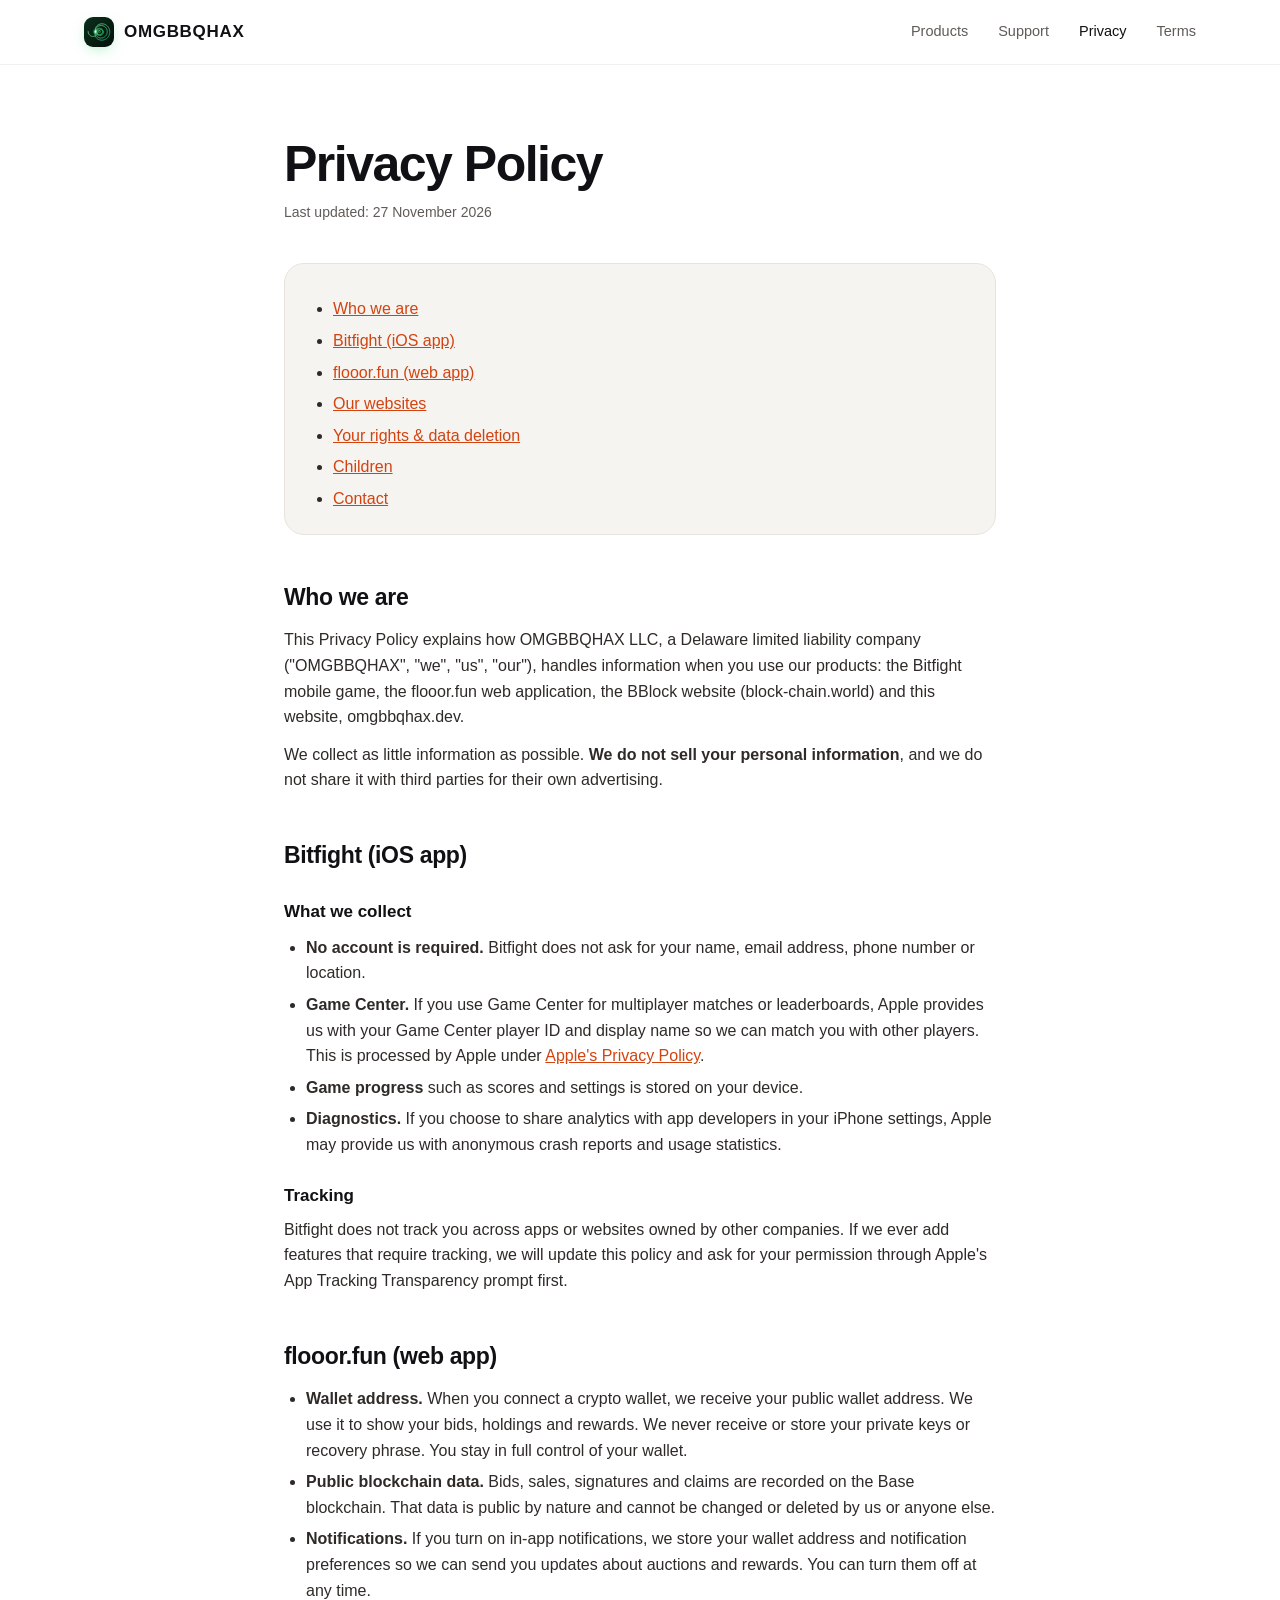
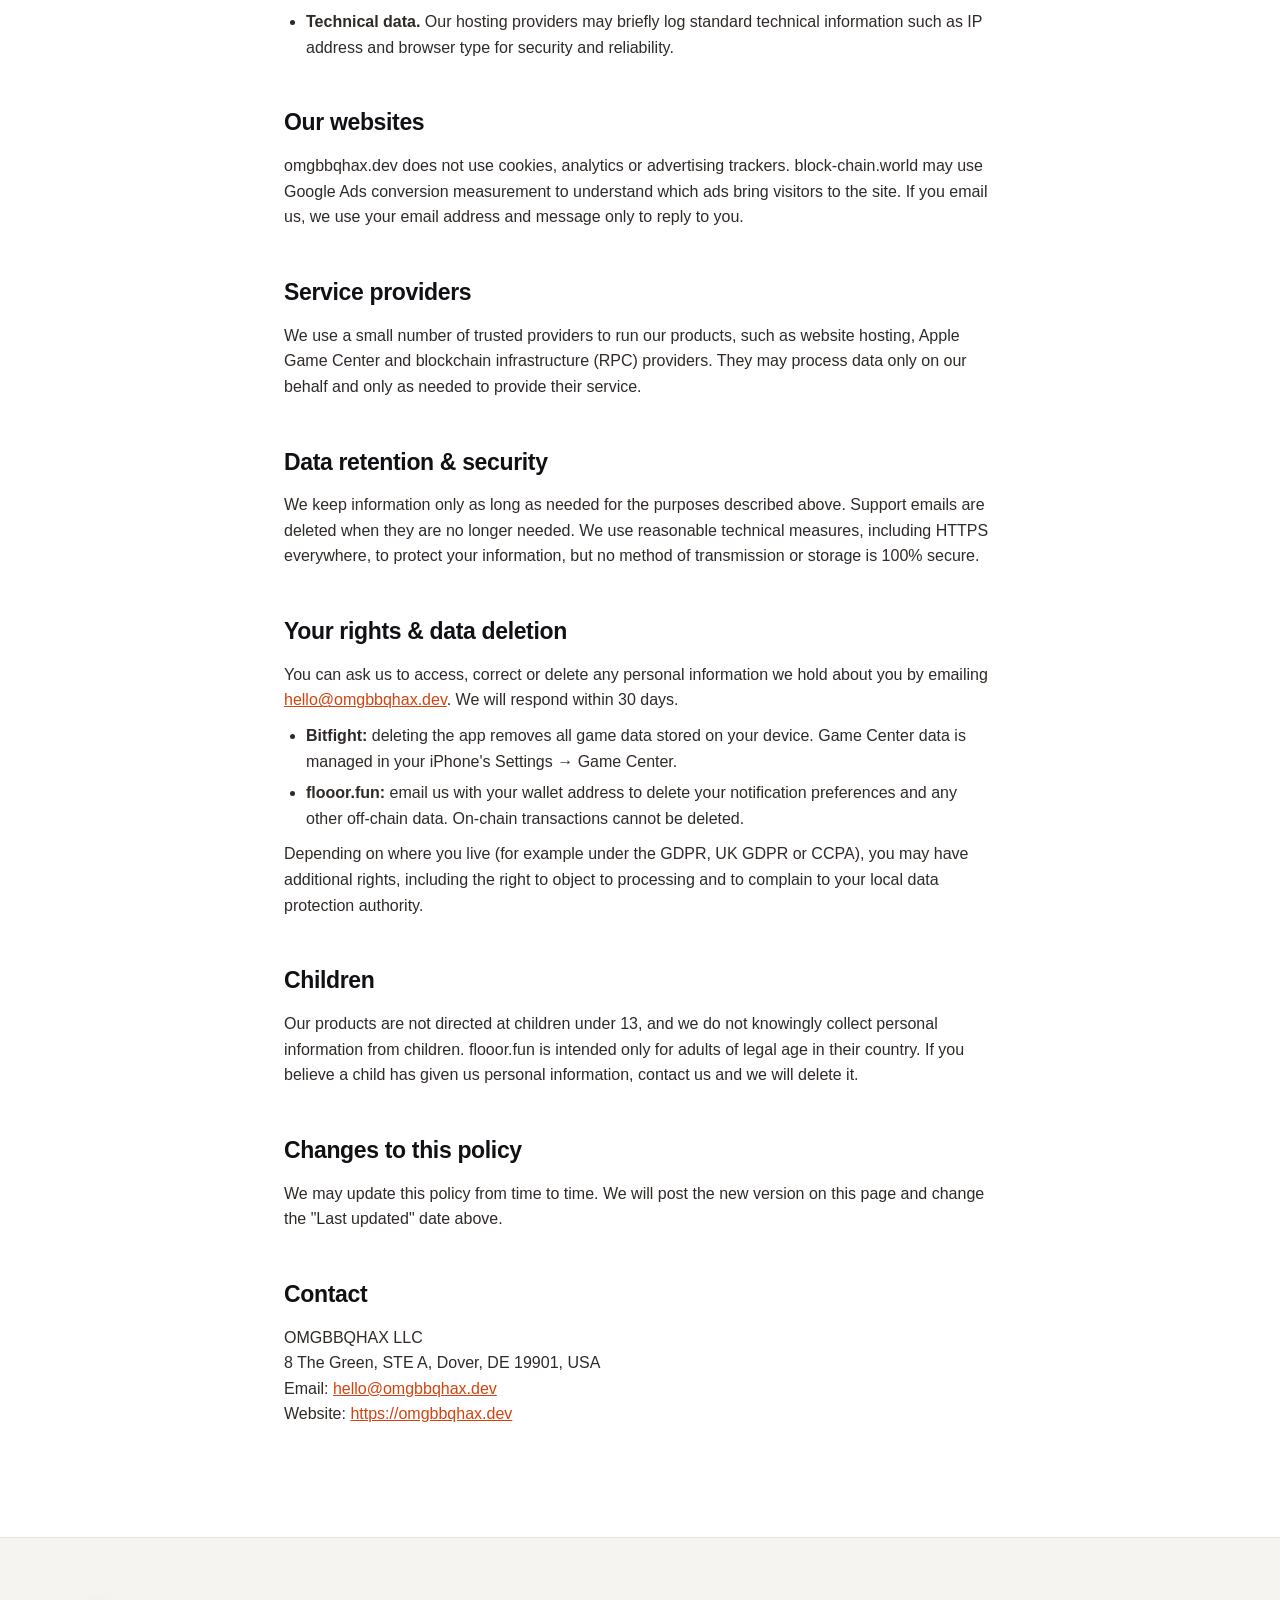
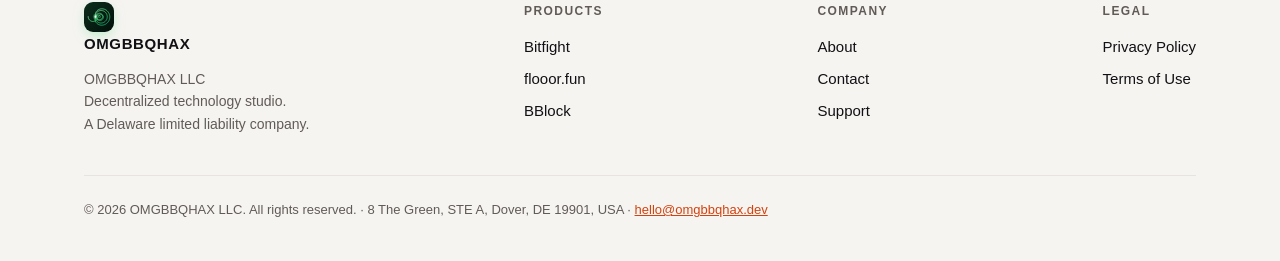
==== commit f81fc606: "Zeta-function logo: zeta(1/2+it) loops returning to 0 Co-Authored-By: Claude Opus 5.5 <noreply@anthr" ====
--- a/privacy.html
+++ b/privacy.html
@@ -6,13 +6,14 @@
 <title>Privacy Policy — OMGBBQHAX</title>
 <meta name="description" content="Privacy Policy for OMGBBQHAX products, including Bitfight, flooor.fun and BBlock.">
 <link rel="canonical" href="https://omgbbqhax.dev/privacy.html">
-<link rel="icon" href="favicon.svg" type="image/svg+xml">
+<link rel="icon" href="logo.svg" type="image/svg+xml">
+<link rel="apple-touch-icon" href="assets/logo-1024.png">
 <link rel="stylesheet" href="style.css">
 </head>
 <body>
 <header class="site-header">
   <div class="container header-inner">
-    <a class="brand" href="/"><span class="brand-mark">O</span>OMGBBQHAX</a>
+    <a class="brand" href="/"><img class="brand-mark" src="logo.svg" alt="" width="30" height="30">OMGBBQHAX</a>
     <nav class="nav" aria-label="Main">
       <a href="/#products">Products</a>
       <a href="support.html">Support</a>
@@ -93,7 +94,7 @@
 <footer class="site-footer">
   <div class="container">
     <div class="footer-inner">
-      <div class="footer-col"><a class="brand" href="/"><span class="brand-mark">O</span>OMGBBQHAX</a><p style="margin-top:12px">OMGBBQHAX LLC<br>Decentralized technology studio.<br>A Delaware limited liability company.</p></div>
+      <div class="footer-col"><a class="brand" href="/"><img class="brand-mark" src="logo.svg" alt="" width="30" height="30">OMGBBQHAX</a><p style="margin-top:12px">OMGBBQHAX LLC<br>Decentralized technology studio.<br>A Delaware limited liability company.</p></div>
       <div class="footer-col"><h4>Products</h4><a href="/#bitfight">Bitfight</a><a href="/#flooor">flooor.fun</a><a href="/#bblock">BBlock</a></div>
       <div class="footer-col"><h4>Company</h4><a href="/#about">About</a><a href="/#contact">Contact</a><a href="support.html">Support</a></div>
       <div class="footer-col"><h4>Legal</h4><a href="privacy.html">Privacy Policy</a><a href="terms.html">Terms of Use</a></div>
--- a/style.css
+++ b/style.css
@@ -252,3 +252,10 @@
 .cta .eyebrow { color: #c4a6ff !important; }
 @media (prefers-reduced-motion: reduce) { .hero::after { animation: none; } }
 .brand-mark { background: linear-gradient(135deg, #ff9f40, #ff2d95 35%, #a855f7 65%, #3b82f6); box-shadow: 0 4px 14px -4px rgba(168,85,247,.7); }
+
+/* flooor original glasses */
+.c-flooor .visual img.goggles { width: 78%; max-width: 400px; mix-blend-mode: normal; -webkit-mask-image: none; mask-image: none; border-radius: 22px; box-shadow: 0 2px 0 rgba(255,255,255,.4) inset, 0 30px 60px -20px rgba(237,43,43,.55), 0 12px 24px -12px rgba(0,0,0,.35); transform: rotate(-4deg); }
+.c-flooor:hover .visual img.goggles { transform: rotate(0deg) scale(1.04); }
+.stats strong.sm { font-size: clamp(22px, 2.6vw, 32px); white-space: nowrap; padding-top: 4px; }
+.c-flooor .visual img.goggles { border-radius: 0; box-shadow: 0 30px 60px -20px rgba(237,43,43,.55), 0 12px 24px -12px rgba(0,0,0,.35); }
+.brand-mark { background: none !important; box-shadow: 0 4px 14px -4px rgba(74,222,128,.55) !important; border-radius: 9px; }
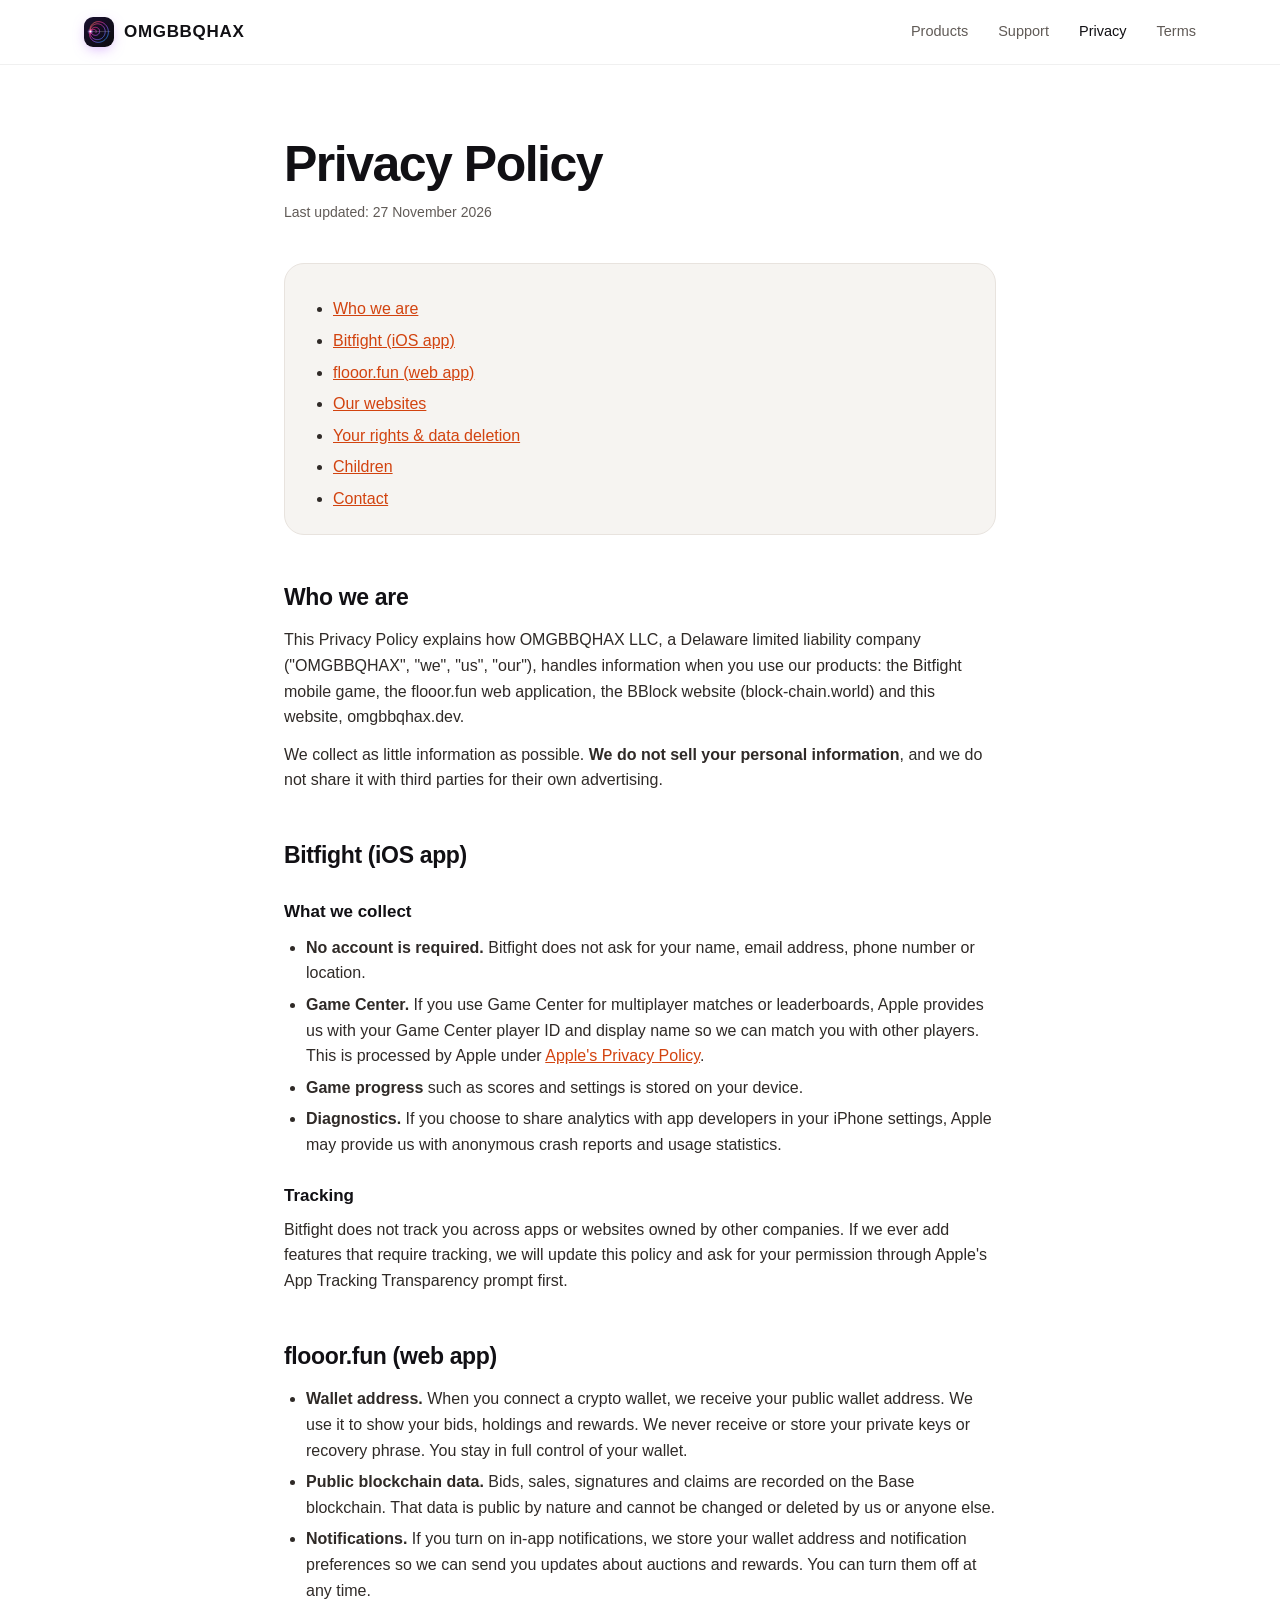
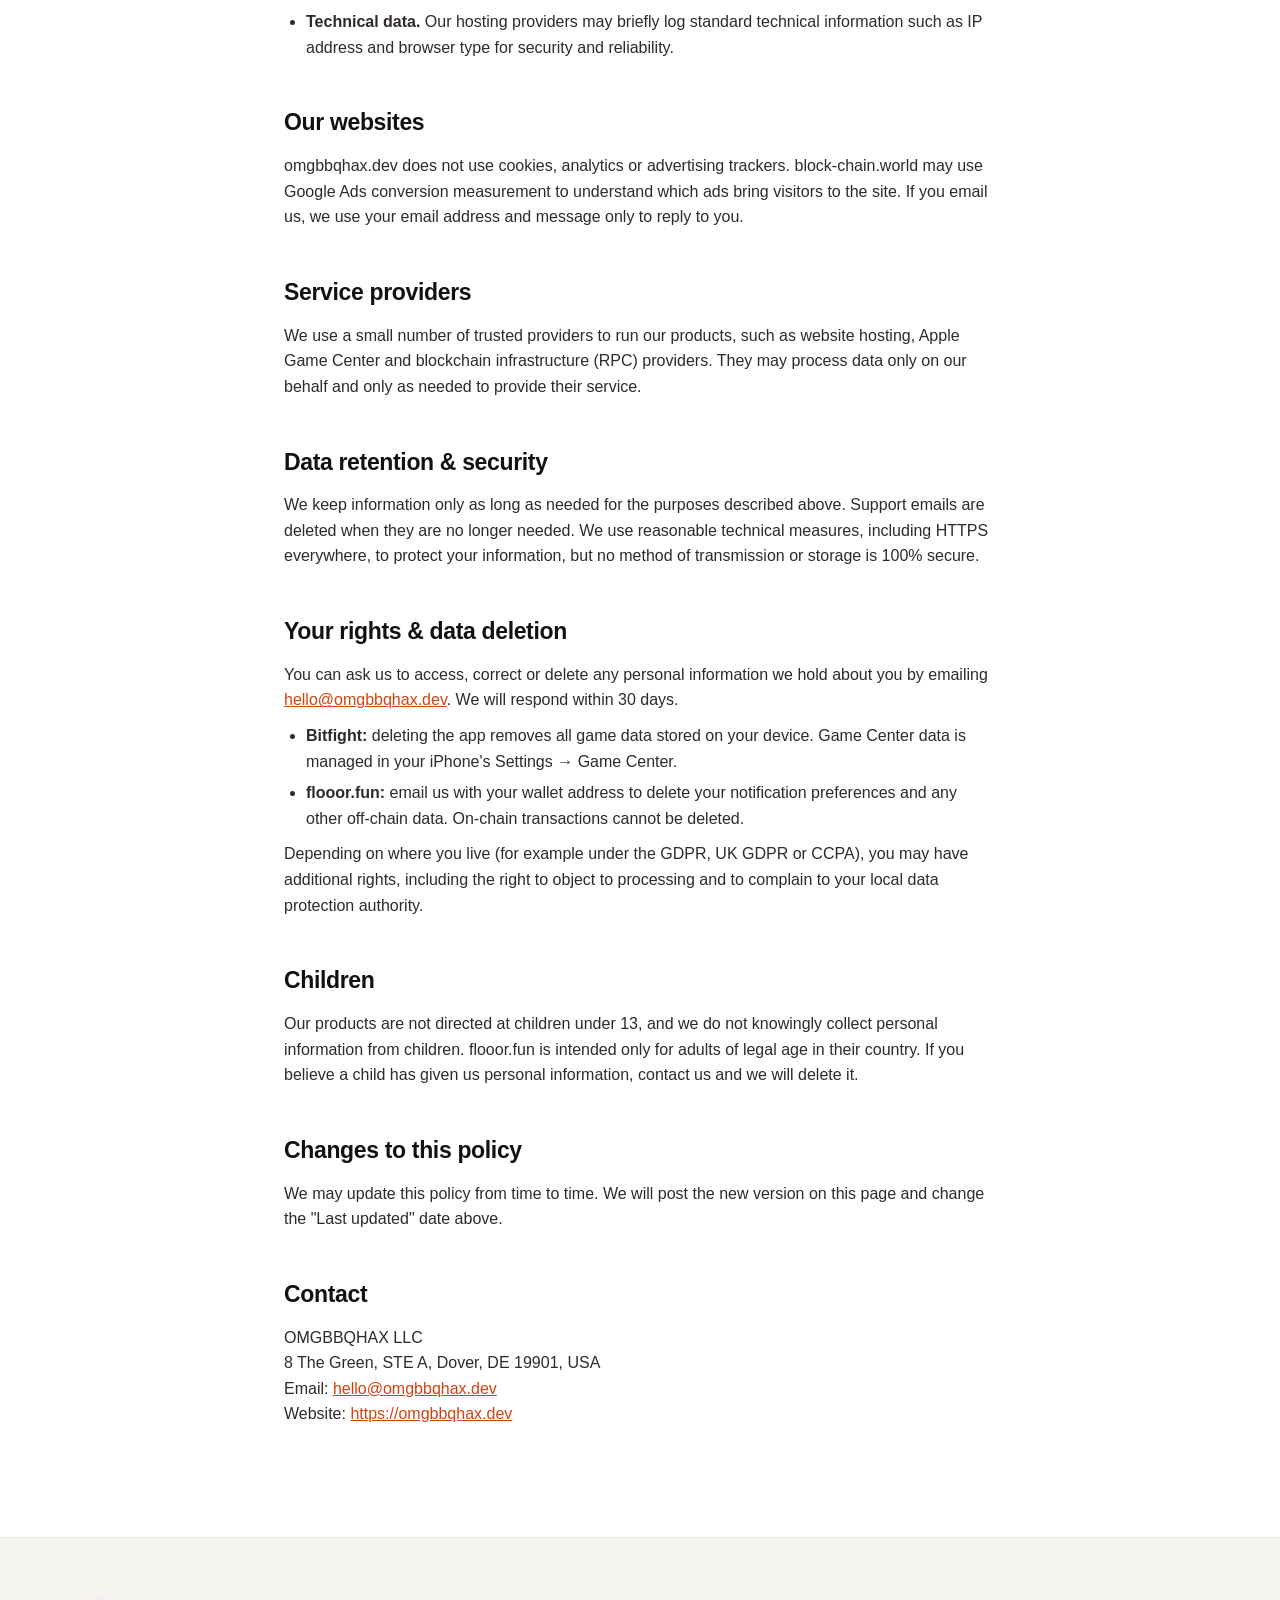
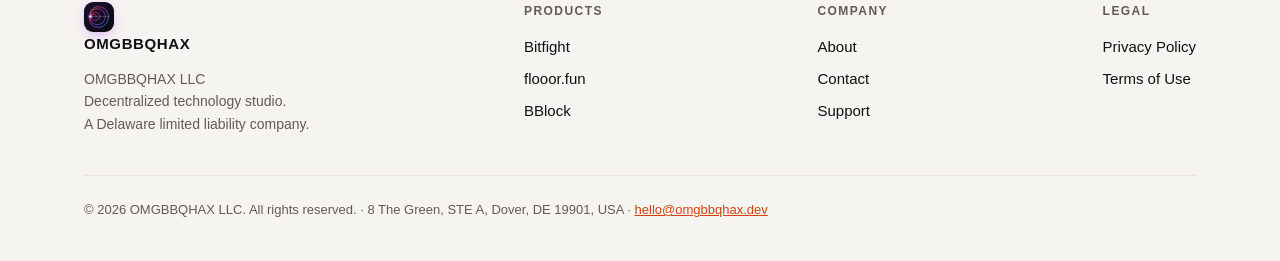
==== commit 0a99d2ad: "Favicon: PNG/ICO fallbacks + cache-busting for zeta logo Co-Authored-By: Claude Opus 5.5 <noreply@an" ====
--- a/privacy.html
+++ b/privacy.html
@@ -6,8 +6,9 @@
 <title>Privacy Policy — OMGBBQHAX</title>
 <meta name="description" content="Privacy Policy for OMGBBQHAX products, including Bitfight, flooor.fun and BBlock.">
 <link rel="canonical" href="https://omgbbqhax.dev/privacy.html">
-<link rel="icon" href="logo.svg" type="image/svg+xml">
-<link rel="apple-touch-icon" href="assets/logo-1024.png">
+<link rel="icon" href="logo.svg?v=3" type="image/svg+xml">
+<link rel="icon" href="assets/favicon-32.png?v=3" type="image/png" sizes="32x32">
+<link rel="apple-touch-icon" href="assets/apple-touch-icon.png?v=3">
 <link rel="stylesheet" href="style.css">
 </head>
 <body>
--- a/style.css
+++ b/style.css
@@ -258,4 +258,4 @@
 .c-flooor:hover .visual img.goggles { transform: rotate(0deg) scale(1.04); }
 .stats strong.sm { font-size: clamp(22px, 2.6vw, 32px); white-space: nowrap; padding-top: 4px; }
 .c-flooor .visual img.goggles { border-radius: 0; box-shadow: 0 30px 60px -20px rgba(237,43,43,.55), 0 12px 24px -12px rgba(0,0,0,.35); }
-.brand-mark { background: none !important; box-shadow: 0 4px 14px -4px rgba(74,222,128,.55) !important; border-radius: 9px; }
+.brand-mark { background: none !important; box-shadow: 0 4px 14px -4px rgba(168,85,247,.6) !important; border-radius: 9px; }
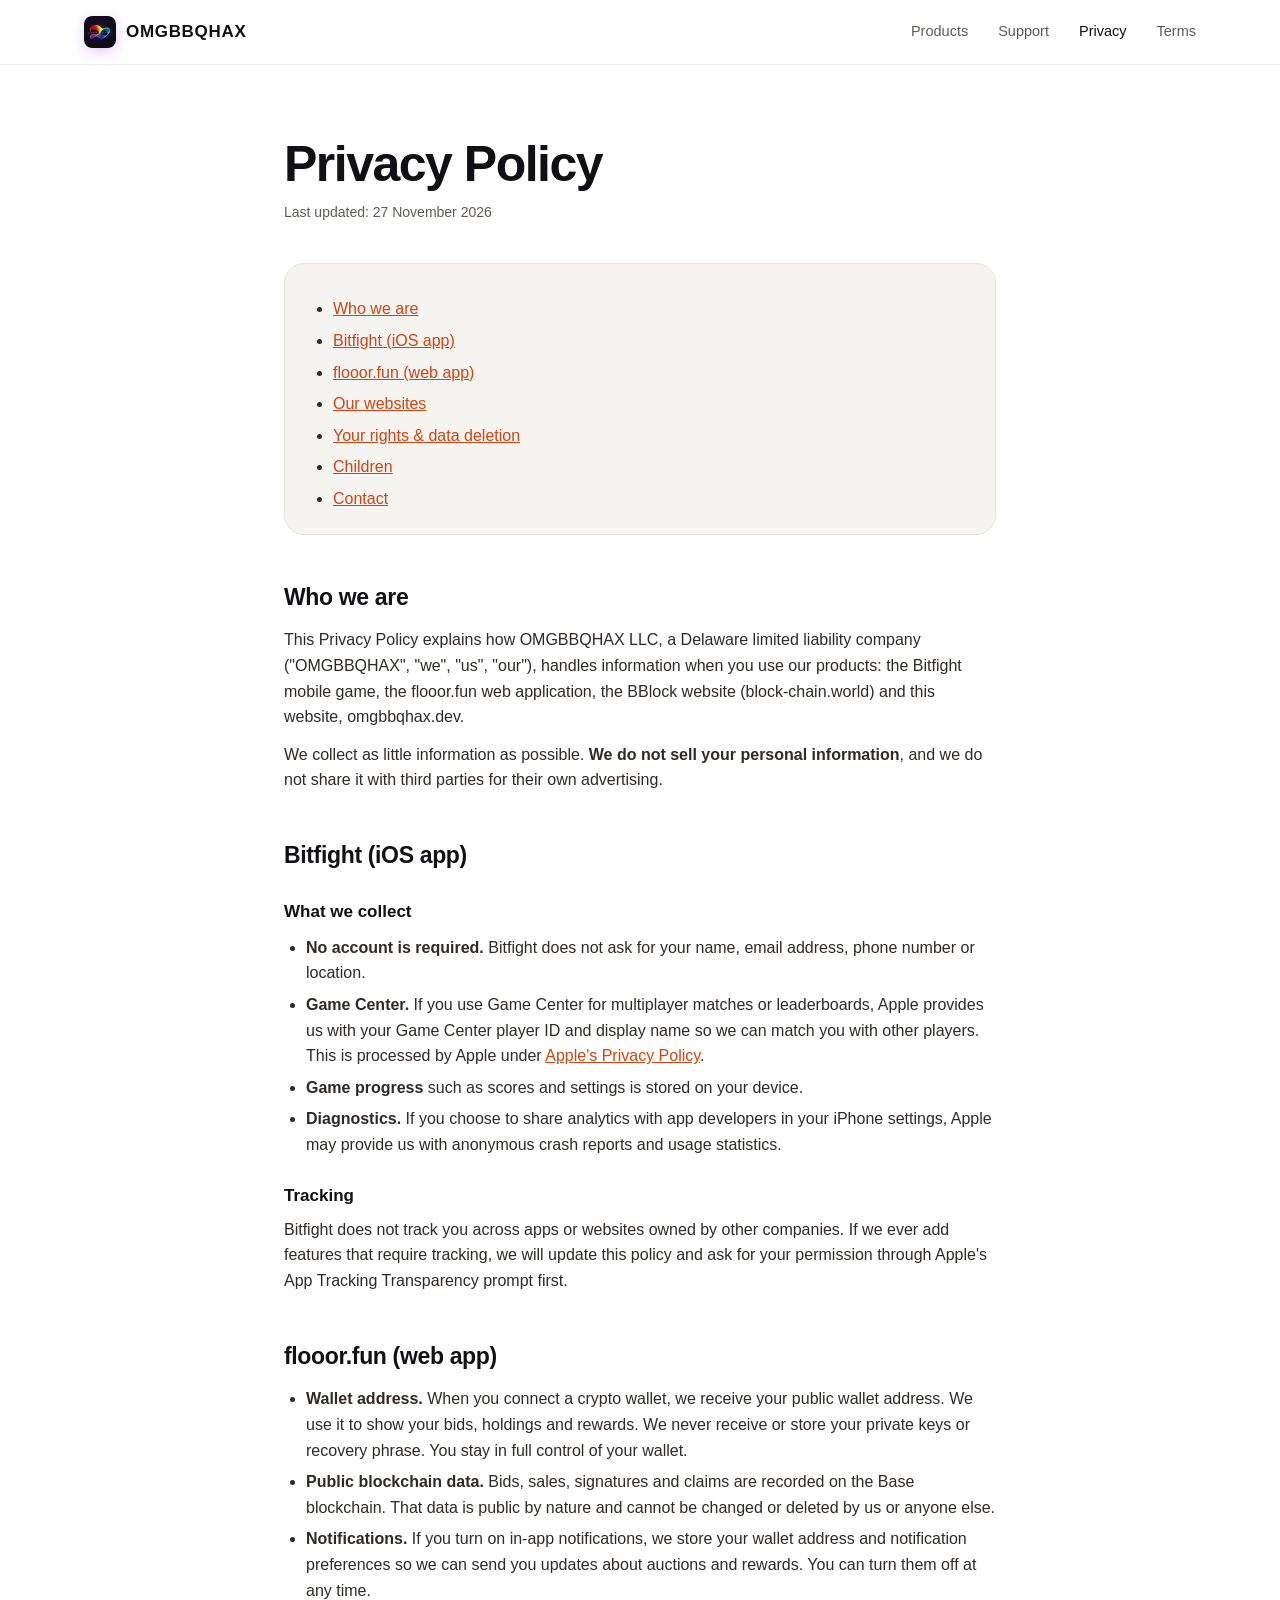
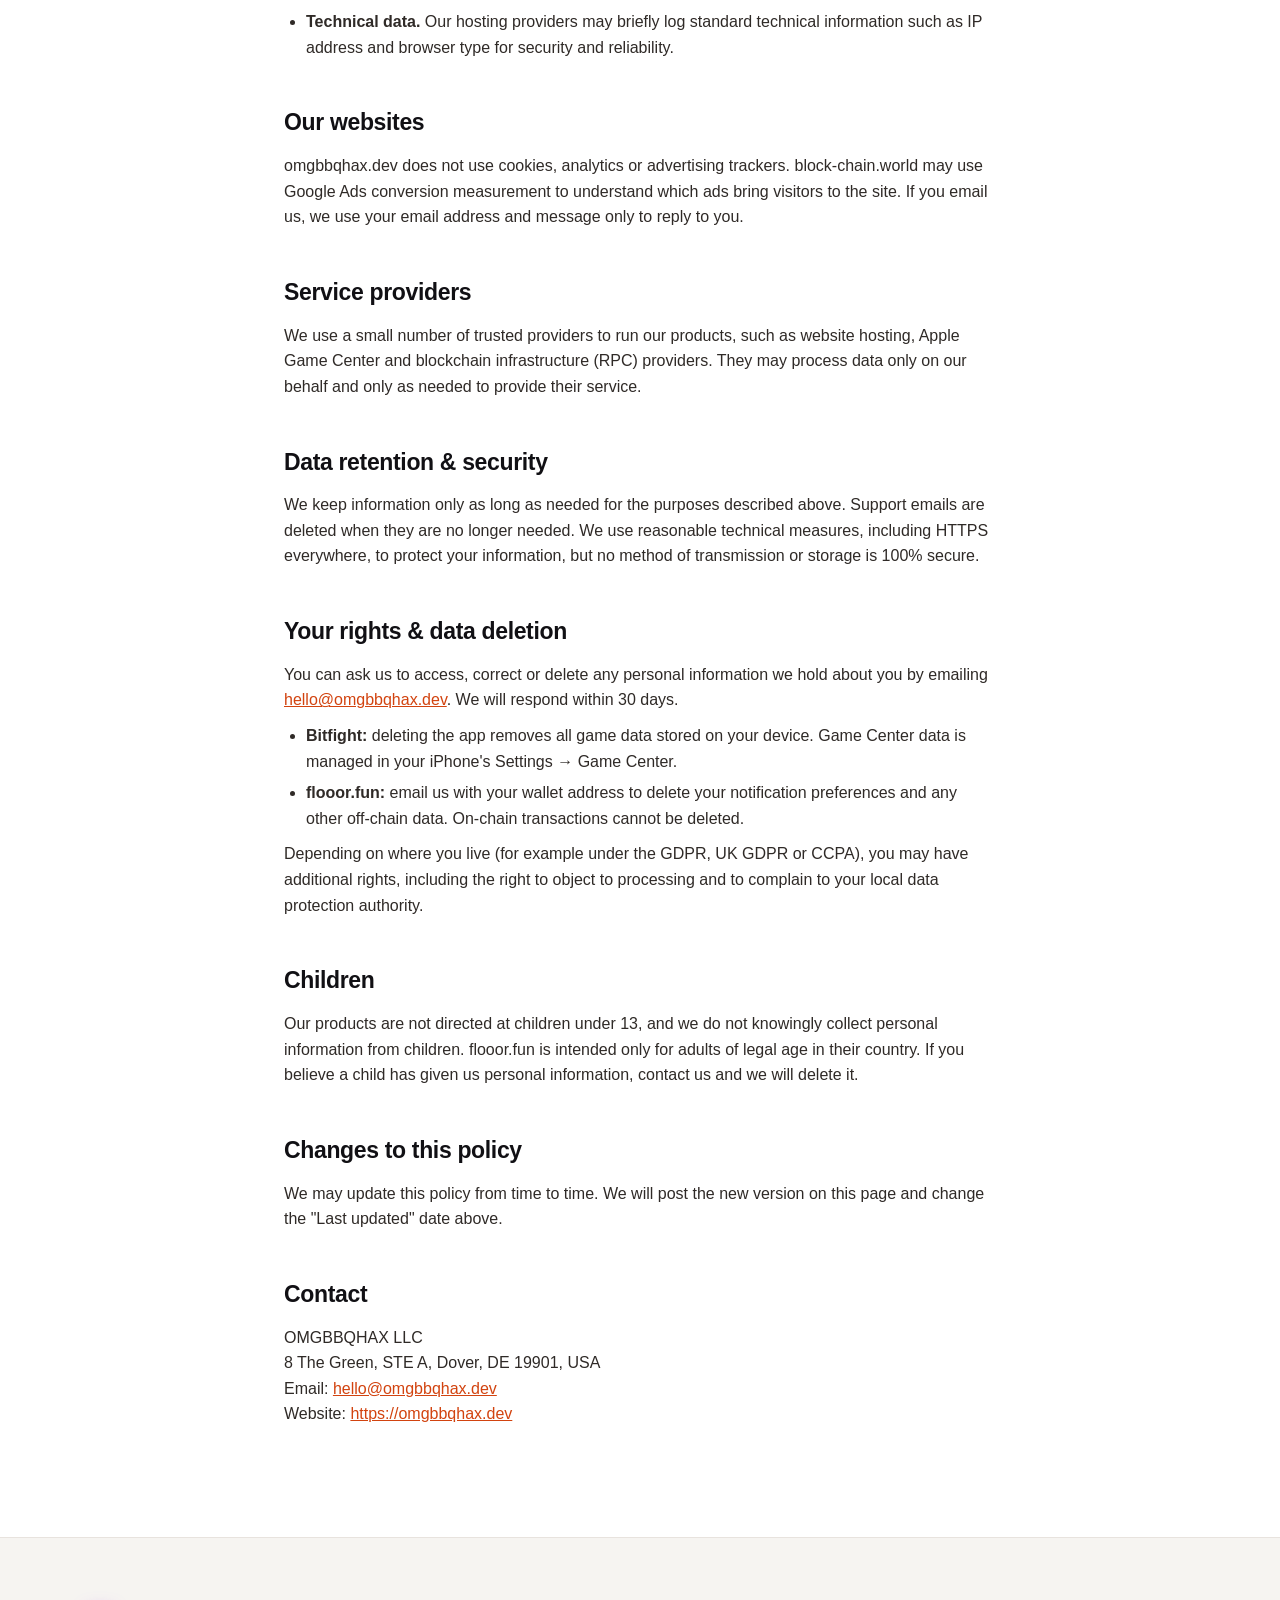
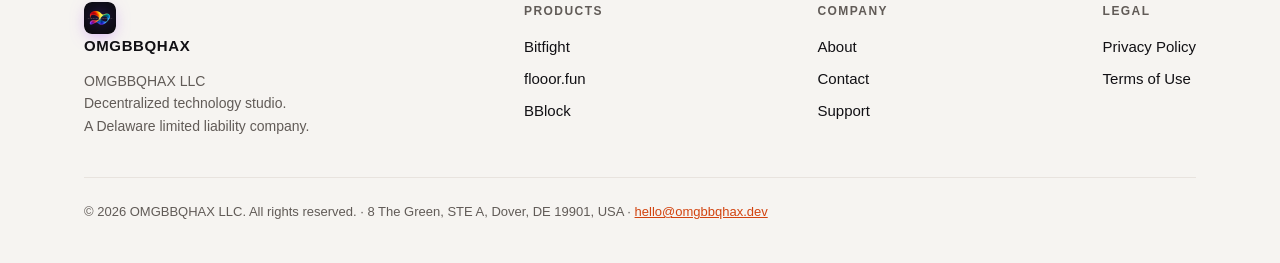
==== commit 958cbaf4: "New company logo: zeta/infinity ribbon on dark icon; cleaned transparent mark Co-Authored-By: Claude" ====
--- a/privacy.html
+++ b/privacy.html
@@ -6,15 +6,14 @@
 <title>Privacy Policy — OMGBBQHAX</title>
 <meta name="description" content="Privacy Policy for OMGBBQHAX products, including Bitfight, flooor.fun and BBlock.">
 <link rel="canonical" href="https://omgbbqhax.dev/privacy.html">
-<link rel="icon" href="logo.svg?v=3" type="image/svg+xml">
-<link rel="icon" href="assets/favicon-32.png?v=3" type="image/png" sizes="32x32">
-<link rel="apple-touch-icon" href="assets/apple-touch-icon.png?v=3">
+<link rel="icon" href="assets/favicon-32.png?v=4" type="image/png" sizes="32x32">
+<link rel="apple-touch-icon" href="assets/apple-touch-icon.png?v=4">
 <link rel="stylesheet" href="style.css">
 </head>
 <body>
 <header class="site-header">
   <div class="container header-inner">
-    <a class="brand" href="/"><img class="brand-mark" src="logo.svg" alt="" width="30" height="30">OMGBBQHAX</a>
+    <a class="brand" href="/"><img class="brand-mark" src="assets/logo-256.png" alt="" width="32" height="32">OMGBBQHAX</a>
     <nav class="nav" aria-label="Main">
       <a href="/#products">Products</a>
       <a href="support.html">Support</a>
@@ -95,7 +94,7 @@
 <footer class="site-footer">
   <div class="container">
     <div class="footer-inner">
-      <div class="footer-col"><a class="brand" href="/"><img class="brand-mark" src="logo.svg" alt="" width="30" height="30">OMGBBQHAX</a><p style="margin-top:12px">OMGBBQHAX LLC<br>Decentralized technology studio.<br>A Delaware limited liability company.</p></div>
+      <div class="footer-col"><a class="brand" href="/"><img class="brand-mark" src="assets/logo-256.png" alt="" width="32" height="32">OMGBBQHAX</a><p style="margin-top:12px">OMGBBQHAX LLC<br>Decentralized technology studio.<br>A Delaware limited liability company.</p></div>
       <div class="footer-col"><h4>Products</h4><a href="/#bitfight">Bitfight</a><a href="/#flooor">flooor.fun</a><a href="/#bblock">BBlock</a></div>
       <div class="footer-col"><h4>Company</h4><a href="/#about">About</a><a href="/#contact">Contact</a><a href="support.html">Support</a></div>
       <div class="footer-col"><h4>Legal</h4><a href="privacy.html">Privacy Policy</a><a href="terms.html">Terms of Use</a></div>
--- a/style.css
+++ b/style.css
@@ -259,3 +259,4 @@
 .stats strong.sm { font-size: clamp(22px, 2.6vw, 32px); white-space: nowrap; padding-top: 4px; }
 .c-flooor .visual img.goggles { border-radius: 0; box-shadow: 0 30px 60px -20px rgba(237,43,43,.55), 0 12px 24px -12px rgba(0,0,0,.35); }
 .brand-mark { background: none !important; box-shadow: 0 4px 14px -4px rgba(168,85,247,.6) !important; border-radius: 9px; }
+.brand-mark { width: 32px; height: 32px; border-radius: 8px; box-shadow: 0 4px 16px -4px rgba(168,85,247,.55) !important; }
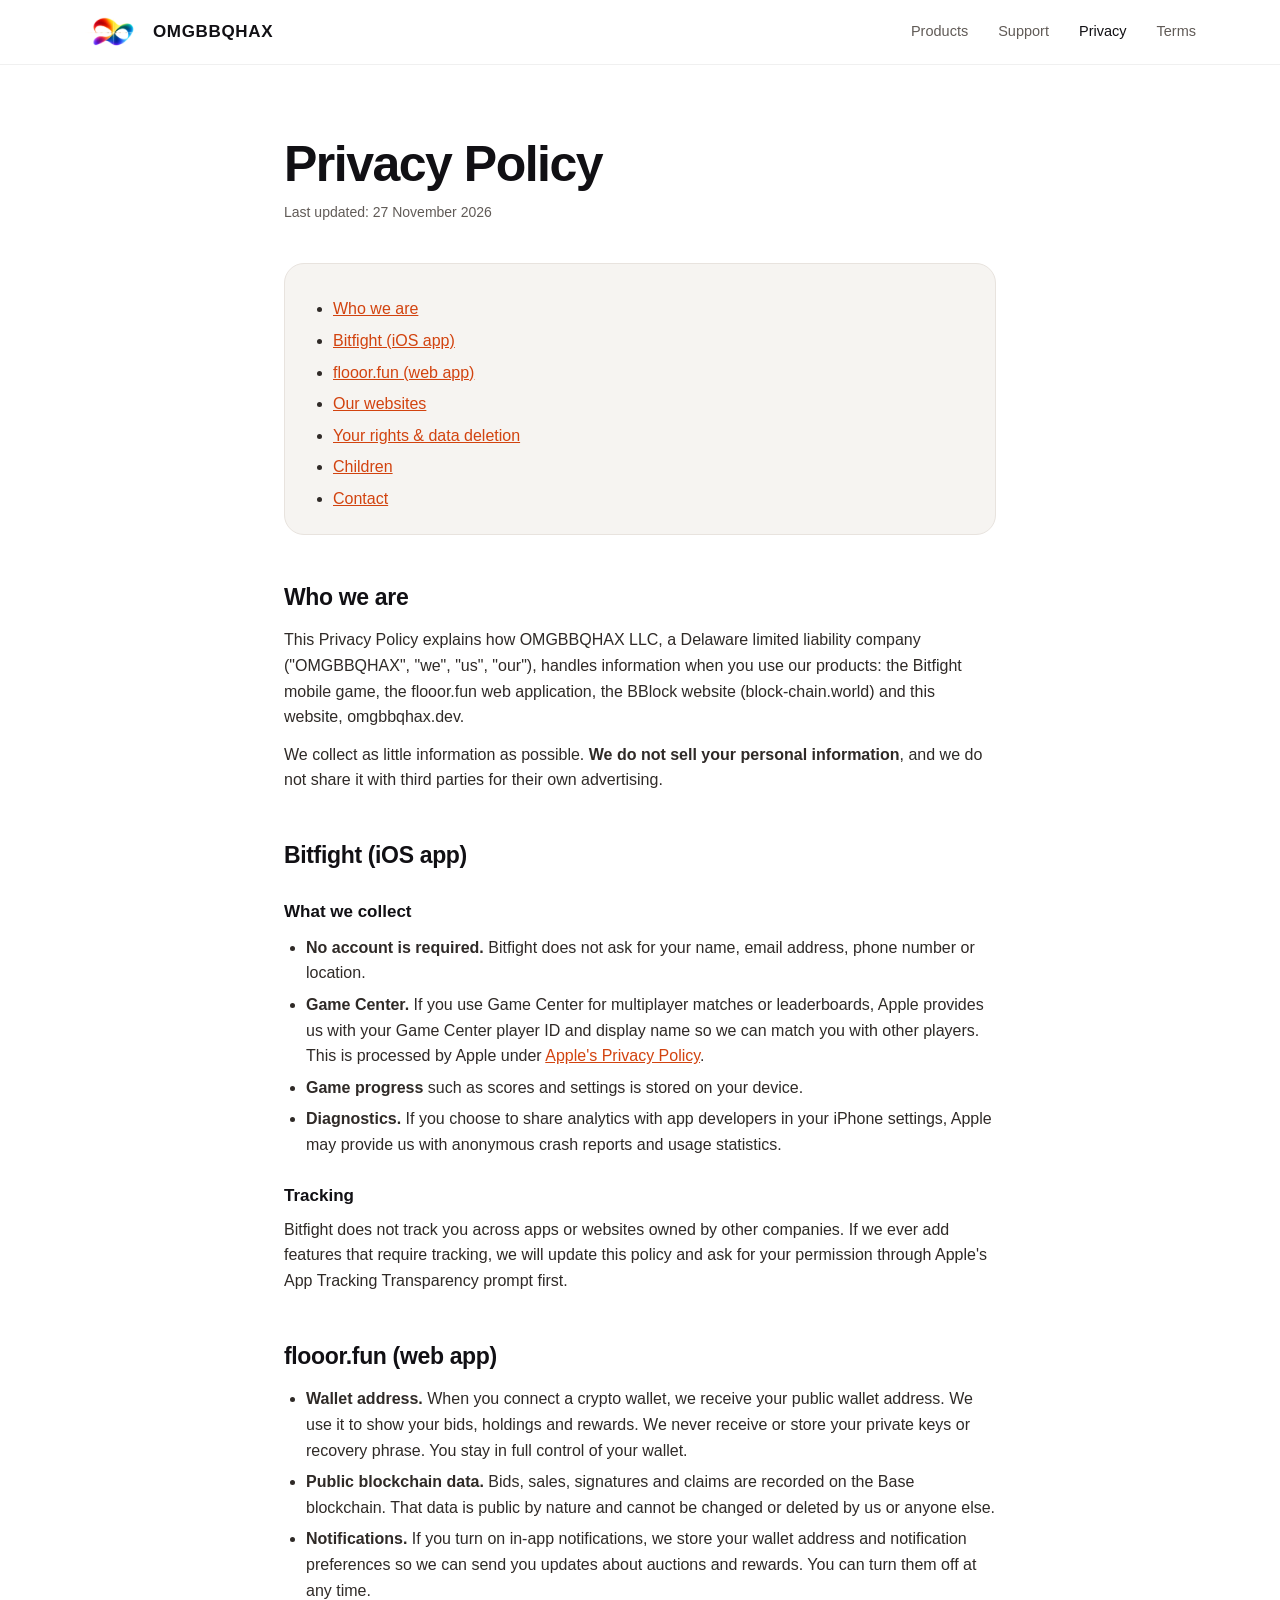
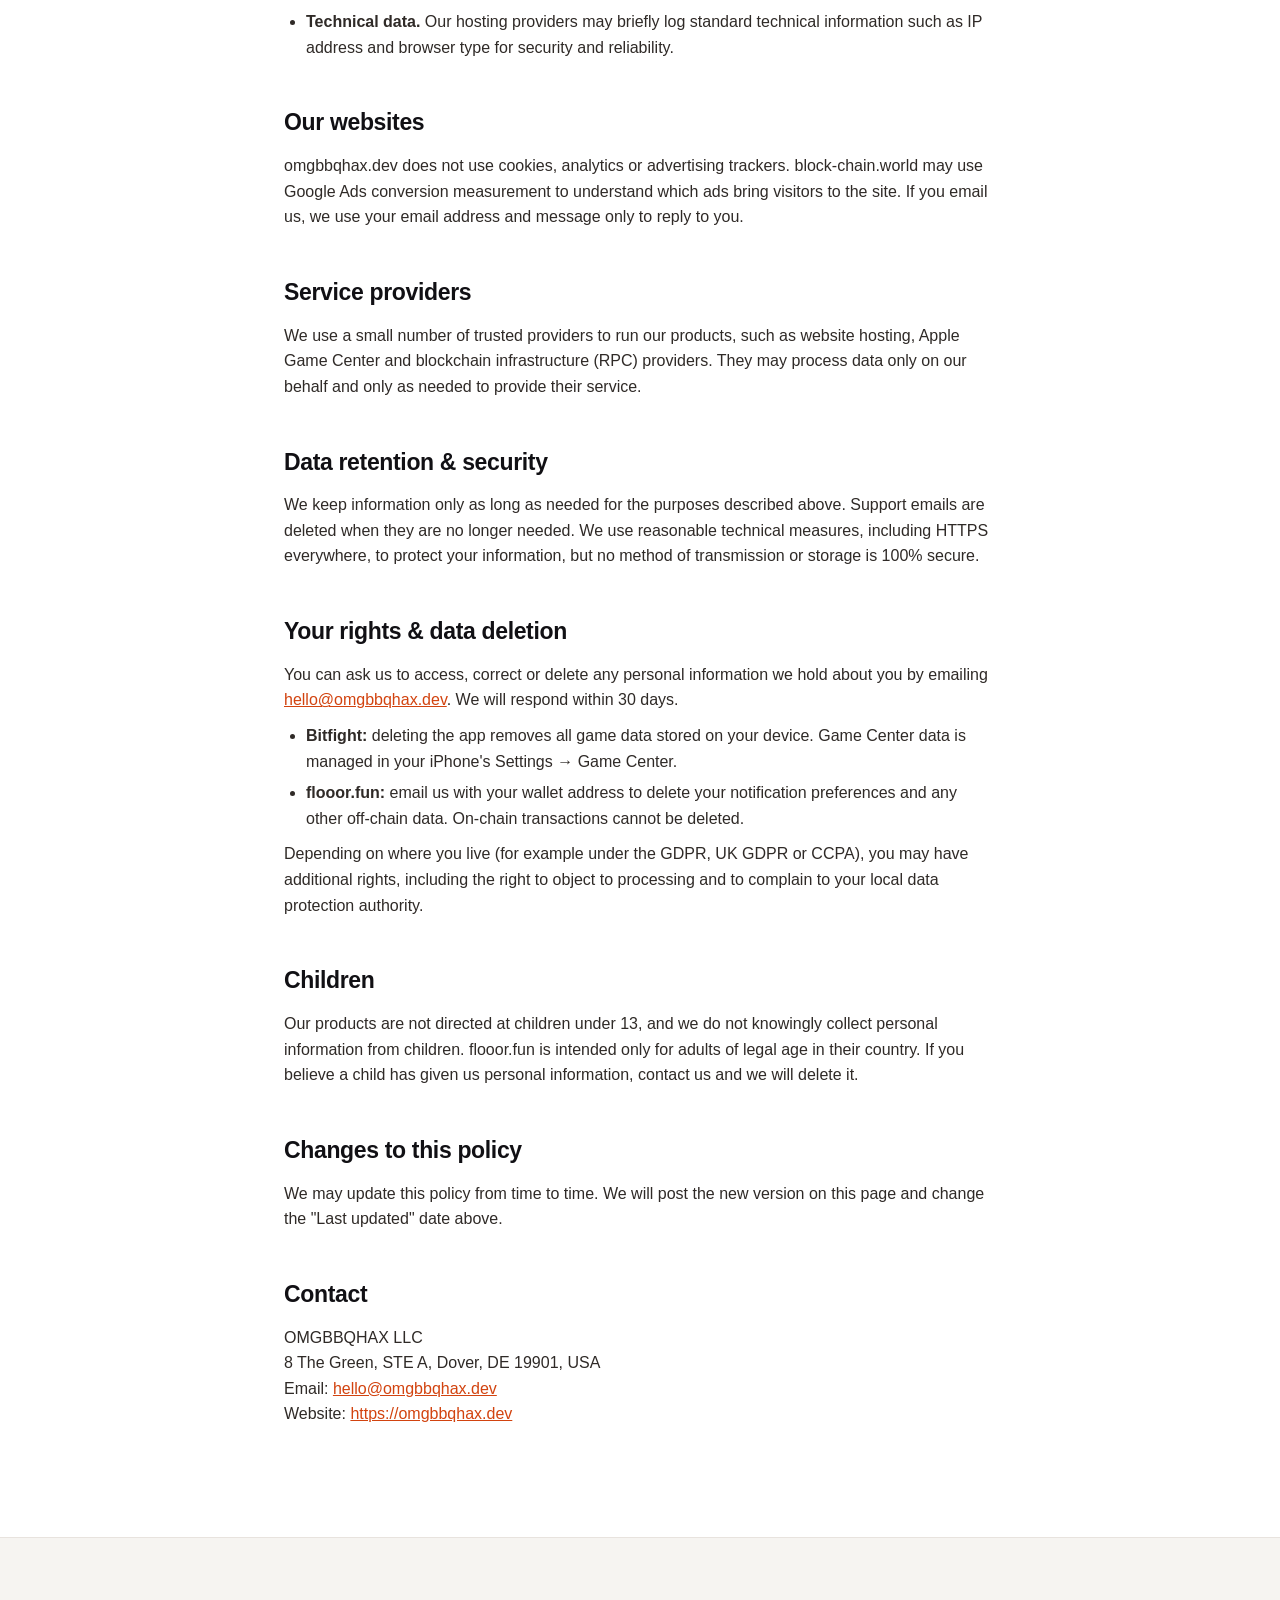
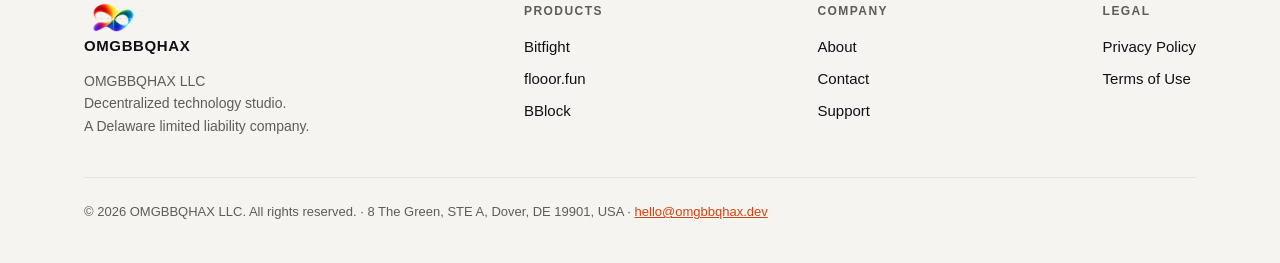
==== commit a564904a: "Transparent logo in header and favicons Co-Authored-By: Claude Opus 5.5 <noreply@anthropic.com>" ====
--- a/privacy.html
+++ b/privacy.html
@@ -6,14 +6,14 @@
 <title>Privacy Policy — OMGBBQHAX</title>
 <meta name="description" content="Privacy Policy for OMGBBQHAX products, including Bitfight, flooor.fun and BBlock.">
 <link rel="canonical" href="https://omgbbqhax.dev/privacy.html">
-<link rel="icon" href="assets/favicon-32.png?v=4" type="image/png" sizes="32x32">
+<link rel="icon" href="assets/favicon-32.png?v=5" type="image/png" sizes="32x32">
 <link rel="apple-touch-icon" href="assets/apple-touch-icon.png?v=4">
 <link rel="stylesheet" href="style.css">
 </head>
 <body>
 <header class="site-header">
   <div class="container header-inner">
-    <a class="brand" href="/"><img class="brand-mark" src="assets/logo-256.png" alt="" width="32" height="32">OMGBBQHAX</a>
+    <a class="brand" href="/"><img class="brand-mark" src="assets/logo-256.png" alt="" width="58" height="32">OMGBBQHAX</a>
     <nav class="nav" aria-label="Main">
       <a href="/#products">Products</a>
       <a href="support.html">Support</a>
@@ -94,7 +94,7 @@
 <footer class="site-footer">
   <div class="container">
     <div class="footer-inner">
-      <div class="footer-col"><a class="brand" href="/"><img class="brand-mark" src="assets/logo-256.png" alt="" width="32" height="32">OMGBBQHAX</a><p style="margin-top:12px">OMGBBQHAX LLC<br>Decentralized technology studio.<br>A Delaware limited liability company.</p></div>
+      <div class="footer-col"><a class="brand" href="/"><img class="brand-mark" src="assets/logo-256.png" alt="" width="58" height="32">OMGBBQHAX</a><p style="margin-top:12px">OMGBBQHAX LLC<br>Decentralized technology studio.<br>A Delaware limited liability company.</p></div>
       <div class="footer-col"><h4>Products</h4><a href="/#bitfight">Bitfight</a><a href="/#flooor">flooor.fun</a><a href="/#bblock">BBlock</a></div>
       <div class="footer-col"><h4>Company</h4><a href="/#about">About</a><a href="/#contact">Contact</a><a href="support.html">Support</a></div>
       <div class="footer-col"><h4>Legal</h4><a href="privacy.html">Privacy Policy</a><a href="terms.html">Terms of Use</a></div>
--- a/style.css
+++ b/style.css
@@ -260,3 +260,4 @@
 .c-flooor .visual img.goggles { border-radius: 0; box-shadow: 0 30px 60px -20px rgba(237,43,43,.55), 0 12px 24px -12px rgba(0,0,0,.35); }
 .brand-mark { background: none !important; box-shadow: 0 4px 14px -4px rgba(168,85,247,.6) !important; border-radius: 9px; }
 .brand-mark { width: 32px; height: 32px; border-radius: 8px; box-shadow: 0 4px 16px -4px rgba(168,85,247,.55) !important; }
+.brand-mark { width: auto !important; height: 32px !important; border-radius: 0 !important; box-shadow: none !important; background: none !important; }
